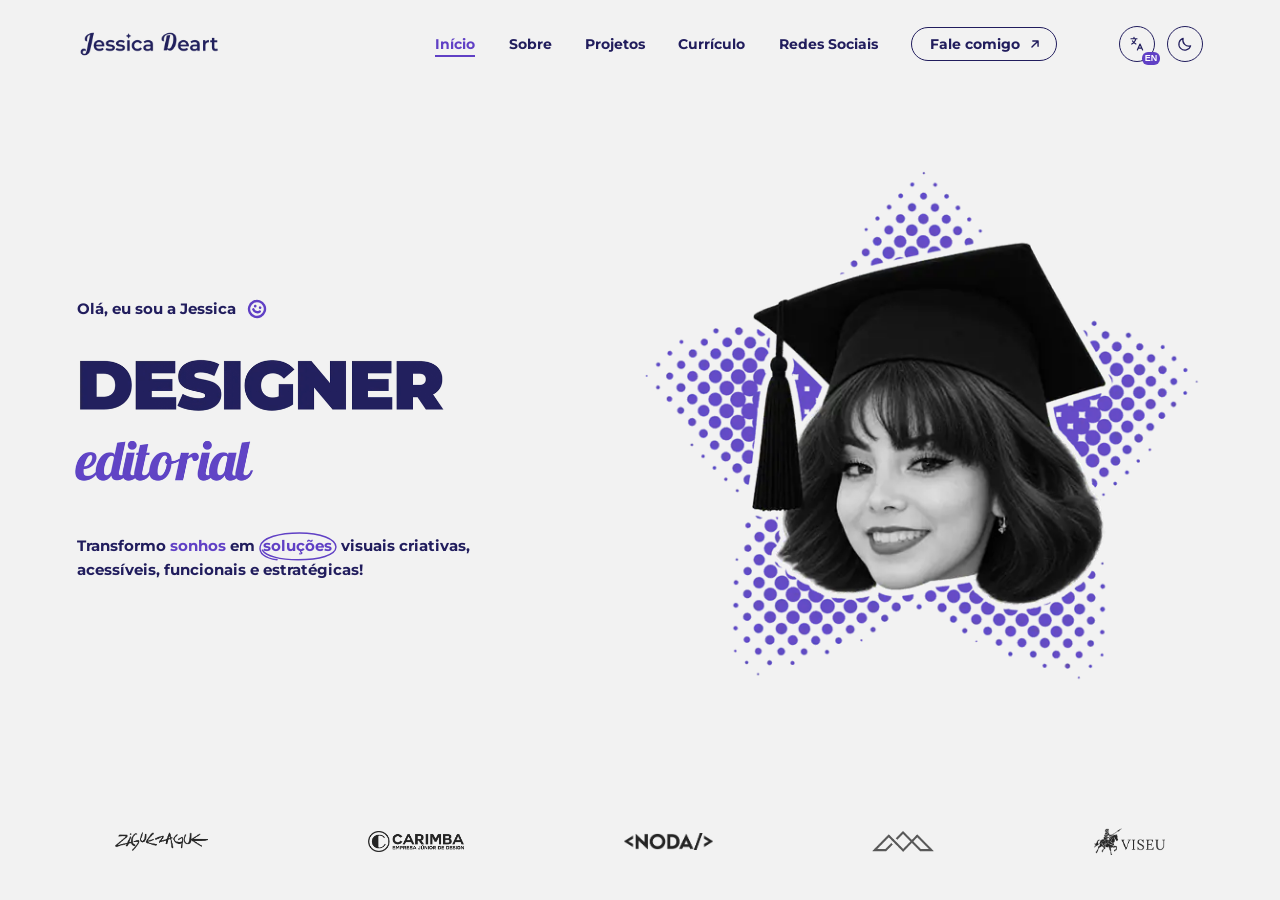
==== index.html @ d538ac92 "fix: back to home and color theme" ====
<!DOCTYPE html>
<html lang="pt-BR">
<head>
  <meta charset="UTF-8">
  <meta name="viewport" content="width=device-width, initial-scale=1.0">
  <title>Jessica Deart — Designer</title>
  <link rel="preconnect" href="https://fonts.googleapis.com">
  <link rel="preconnect" href="https://fonts.gstatic.com" crossorigin>
  <link href="https://fonts.googleapis.com/css2?family=Lobster&family=Montserrat:wght@500;600;700;800;900&display=swap" rel="stylesheet">
  <link rel="stylesheet" href="style.css">
</head>
<body>

  <!-- ========== BARRA DE NAVEGAÇÃO (fica sempre por cima) ========== -->
  <header class="topo">
    <a href="#" class="logo" data-pagina="inicio" aria-label="Jessica Deart — início">
      <img src="imagens/logo-jessica.webp" alt="Jessica Deart">
    </a>

    <nav class="menu" aria-label="Principal">
      <a href="#" class="menu-link ativo" data-pagina="inicio" data-i18n="inicio">Início</a>
      <a href="#" class="menu-link" data-pagina="sobre" data-i18n="sobre">Sobre</a>
      <a href="#" class="menu-link" data-pagina="projetos" data-i18n="projetos">Projetos</a>
      <a href="#" class="menu-link" data-pagina="curriculo" data-i18n="curriculo">Currículo</a>
      <a href="#" class="menu-link" data-pagina="redes" data-i18n="redes">Redes Sociais</a>
      <a href="#" class="btn-contato" data-pagina="contato">
        <span data-i18n="faleComigo">Fale comigo</span>
        <svg viewBox="0 0 16 16" aria-hidden="true"><path d="M4.5 11.5l7-7M5.5 4.5h6v6" fill="none" stroke="currentColor" stroke-width="1.6" stroke-linecap="round" stroke-linejoin="round"/></svg>
      </a>
    </nav>

    <div class="acoes">
      <button class="icone" id="btn-idioma" aria-label="Mudar idioma para inglês" title="English">
        <svg viewBox="0 0 24 24" aria-hidden="true"><g fill="none" stroke="currentColor" stroke-width="1.6" stroke-linecap="round" stroke-linejoin="round"><path d="M4 5h8M8 3v2M10.5 5c-.6 3-2.6 5.6-5.5 7M6 8c1 1.7 2.6 3.1 4.5 4"/><path d="M12.5 20l3.5-8 3.5 8M13.6 17.5h4.8"/></g></svg>
        <span class="icone-sigla" id="sigla-idioma">EN</span>
      </button>
      <button class="icone" id="btn-tema" aria-label="Ativar modo escuro" title="Modo escuro">
        <svg class="lua" viewBox="0 0 24 24" aria-hidden="true"><path d="M19.5 14.5A8 8 0 0 1 9.5 4.5a8 8 0 1 0 10 10z" fill="none" stroke="currentColor" stroke-width="1.6" stroke-linejoin="round"/></svg>
        <svg class="sol" viewBox="0 0 24 24" aria-hidden="true"><g fill="none" stroke="currentColor" stroke-width="1.6" stroke-linecap="round"><circle cx="12" cy="12" r="4"/><path d="M12 2.5v2M12 19.5v2M2.5 12h2M19.5 12h2M5.3 5.3l1.4 1.4M17.3 17.3l1.4 1.4M5.3 18.7l1.4-1.4M17.3 6.7l1.4-1.4"/></g></svg>
      </button>
      <button class="icone btn-menu" id="btn-menu" aria-label="Abrir menu" aria-expanded="false">
        <svg viewBox="0 0 24 24" aria-hidden="true"><path d="M5 8h14M5 16h14" fill="none" stroke="currentColor" stroke-width="1.8" stroke-linecap="round"/></svg>
      </button>
    </div>
  </header>

  <!-- ========== PÁGINA INICIAL ========== -->
  <main class="inicio">
    <section class="hero">
      <div class="hero-texto">
        <p class="ola">
          <span data-i18n="ola">Olá, eu sou a Jessica</span>
          <svg class="sorriso" viewBox="0 0 24 24" aria-hidden="true"><g fill="none" stroke="currentColor" stroke-width="2.6" stroke-linecap="round"><circle cx="12" cy="12" r="8.7"/><path d="M8.3 13.6c1.9 2.4 5.5 2.4 7.4 0"/></g><circle cx="9.2" cy="9.6" r="1.45" fill="currentColor"/><circle cx="14.8" cy="9.6" r="1.45" fill="currentColor"/></svg>
        </p>

        <h1 class="titulo-gif">
          <img src="imagens/designer.webp" alt="Designer gráfica, editorial, de identidade visual, de interface e de produto">
        </h1>

        <p class="frase" data-i18n-html="frase">
          Transformo <em>sonhos</em> em <span class="circulada">soluções<svg viewBox="0 0 120 44" preserveAspectRatio="none" aria-hidden="true"><path d="M30 40C12 38 4 31 6 22 9 10 34 4 62 4c30 0 52 8 52 19 0 11-24 17-54 17C34 40 14 35 9 27" fill="none" stroke="currentColor" stroke-width="2" stroke-linecap="round"/></svg></span> visuais criativas,<br class="quebra"> acessíveis, funcionais e estratégicas!
        </p>
      </div>

      <div class="hero-foto">
        <img src="imagens/foto.webp" alt="Foto da Jessica de beca e capelo, sobre uma estrela de bolinhas roxas">
      </div>
    </section>

    <ul class="logos" aria-label="Marcas com que trabalhei" data-i18n-aria="marcas">
      <li><img src="imagens/logo-ziguezague.png" alt="Ziguezague" style="--h:.9"></li>
      <li><img src="imagens/logo-carimba.png" alt="Carimba — Empresa Júnior de Design" style="--h:1"></li>
      <li><img src="imagens/logo-noda.png" alt="Noda" style="--h:.8"></li>
      <li><img src="imagens/logo-montanha.png" alt="Logo de montanhas" style="--h:.95"></li>
      <li><img src="imagens/logo-viseu.png" alt="Viseu" style="--h:1.25"></li>
    </ul>
  </main>

  <!-- ========== MENU MOBILE ========== -->
  <div class="menu-mobile" id="menu-mobile" inert>
    <nav aria-label="Menu">
      <a href="#" data-pagina="inicio" data-i18n="inicio">Início</a>
      <a href="#" data-pagina="sobre" data-i18n="sobre">Sobre</a>
      <a href="#" data-pagina="projetos" data-i18n="projetos">Projetos</a>
      <a href="#" data-pagina="curriculo" data-i18n="curriculo">Currículo</a>
      <a href="#" data-pagina="redes" data-i18n="redes">Redes Sociais</a>
      <a href="#" data-pagina="contato" data-i18n="faleComigo">Fale comigo</a>
    </nav>
  </div>

  <!-- ========== PÁGINAS (abrem com o círculo) ========== -->

  <section class="pagina" id="pagina-sobre" aria-labelledby="t-sobre" inert>
    <div class="pagina-miolo">
      <h2 class="pagina-titulo" id="t-sobre" tabindex="-1"><span data-i18n="tSobre1">Sobre</span> <em data-i18n="tSobre2">mim</em></h2>
      <div class="pagina-conteudo texto">
        <p class="lead" data-i18n="sobreLead">Escreva aqui um parágrafo de abertura sobre você: quem é, o que faz e para quem.</p>
        <p data-i18n="sobreTexto">Um segundo parágrafo com mais detalhes: como trabalha, o que inspira você e que tipo de projeto gosta de pegar.</p>
      </div>
    </div>
  </section>

  <section class="pagina" id="pagina-projetos" aria-labelledby="t-projetos" inert>
    <div class="pagina-miolo">
      <h2 class="pagina-titulo" id="t-projetos" tabindex="-1"><span data-i18n="tProj1">Projetos</span> <em data-i18n="tProj2">selecionados</em></h2>
      <div class="pagina-conteudo">
        <div class="grade-projetos">
          <article class="projeto"><div class="projeto-img"></div><h3>Ziguezague</h3><p data-i18n="catIdentidade">Identidade visual</p></article>
          <article class="projeto"><div class="projeto-img"></div><h3>Carimba</h3><p data-i18n="catEditorial">Editorial</p></article>
          <article class="projeto"><div class="projeto-img"></div><h3>Noda</h3><p data-i18n="catIdentidade">Identidade visual</p></article>
          <article class="projeto"><div class="projeto-img"></div><h3>Viseu</h3><p data-i18n="catProduto">Design de produto</p></article>
        </div>
      </div>
    </div>
  </section>

  <section class="pagina" id="pagina-curriculo" aria-labelledby="t-curriculo" inert>
    <div class="pagina-miolo">
      <h2 class="pagina-titulo" id="t-curriculo" tabindex="-1"><span data-i18n="tCurr1">Currículo</span> <em data-i18n="tCurr2">trajetória</em></h2>
      <div class="pagina-conteudo texto">
        <h3 data-i18n="experiencia">Experiência</h3>
        <dl class="linha-tempo">
          <div><dt>2023 – <span data-i18n="hoje">hoje</span></dt><dd><strong data-i18n="cargo">Cargo</strong> · <span data-i18n="empresa">Empresa</span></dd></div>
          <div><dt>2020 – 2023</dt><dd><strong data-i18n="cargo">Cargo</strong> · Carimba</dd></div>
        </dl>
        <h3 data-i18n="formacao">Formação</h3>
        <dl class="linha-tempo">
          <div><dt>2019 – 2024</dt><dd><strong data-i18n="curso">Curso</strong> · <span data-i18n="instituicao">Instituição</span></dd></div>
        </dl>
        <h3 data-i18n="ferramentas">Ferramentas</h3>
        <ul class="tags"><li>Figma</li><li>Photoshop</li><li>Illustrator</li><li>InDesign</li></ul>
      </div>
    </div>
  </section>

  <section class="pagina" id="pagina-redes" aria-labelledby="t-redes" inert>
    <div class="pagina-miolo">
      <h2 class="pagina-titulo" id="t-redes" tabindex="-1"><span data-i18n="tRedes1">Redes</span> <em data-i18n="tRedes2">sociais</em></h2>
      <div class="pagina-conteudo">
        <ul class="lista-grande">
          <li><a href="#" target="_blank" rel="noopener">Instagram <small>@usuario</small></a></li>
          <li><a href="#" target="_blank" rel="noopener">Behance <small>behance.net/usuario</small></a></li>
          <li><a href="#" target="_blank" rel="noopener">LinkedIn <small>linkedin.com/in/usuario</small></a></li>
        </ul>
      </div>
    </div>
  </section>

  <section class="pagina" id="pagina-contato" aria-labelledby="t-contato" inert>
    <div class="pagina-miolo">
      <h2 class="pagina-titulo" id="t-contato" tabindex="-1"><span data-i18n="tCont1">Fale</span> <em data-i18n="tCont2">comigo</em></h2>
      <div class="pagina-conteudo texto">
        <p class="lead" data-i18n="contatoLead">Tem um projeto em mente? Me mande uma mensagem.</p>
        <a class="contato-grande" href="mailto:email@exemplo.com">email@exemplo.com</a>
        <p class="contato-extra">WhatsApp: <a href="#">(00) 00000-0000</a></p>
      </div>
    </div>
  </section>

  <div class="anel" id="anel" aria-hidden="true"></div>

  <script src="script.js"></script>
</body>
</html>
---- style.css ----
/* ========== PALETA ========== */
:root {
  --roxo: #6040C5;
  --branco: #F2F2F2;
  --marinho: #211D5D;

  /* papéis das cores (o modo escuro troca só isto) */
  --fundo: var(--branco);
  --texto: var(--marinho);
  --destaque: var(--roxo);

  --sans: "Montserrat", "Helvetica Neue", Arial, sans-serif;
  --script: "Lobster", "Brush Script MT", cursive;
  --ease: cubic-bezier(.22, 1, .36, 1);
  --topo-h: 88px;
  --lateral: clamp(20px, 6vw, 96px);
}

body.escuro {
  --fundo: var(--marinho);
  --texto: var(--branco);
  --destaque: #a892ee; /* roxo clareado para ter contraste no azul-marinho */
}

* { margin: 0; padding: 0; box-sizing: border-box; }

/* Sem barra de rolagem */
html, body { height: 100%; overflow: hidden; }

body {
  font-family: var(--sans);
  background: var(--fundo);
  color: var(--texto);
  -webkit-font-smoothing: antialiased;
  transition: background .5s var(--ease), color .5s var(--ease);
}

a { color: inherit; }
img { display: block; max-width: 100%; }

/* ========== TOPO ========== */
.topo {
  position: fixed;
  top: 0; left: 0; right: 0;
  height: var(--topo-h);
  z-index: 300;
  display: flex;
  align-items: center;
  gap: 24px;
  padding: 0 var(--lateral);
  color: var(--texto);
  transition: color .5s var(--ease);
}

/* Com uma página aberta, o topo inverte as cores para ler sobre ela */

.logo img {
  height: 30px;
  width: auto;
  transition: filter .5s var(--ease);
}

/* o logo animado é azul-marinho: clareia quando o fundo atrás é escuro */
body.escuro .logo img { filter: brightness(0) invert(.95); }

.menu {
  display: flex;
  align-items: center;
  gap: clamp(16px, 2.6vw, 40px);
  margin-left: auto;
  font-size: 14px;
  font-weight: 700;
}

.menu-link {
  position: relative;
  text-decoration: none;
  padding: 6px 0;
}

/* sublinhado que cresce no hover e marca a página atual */
.menu-link::after {
  content: "";
  position: absolute;
  left: 0; right: 0; bottom: 2px;
  height: 2px;
  background: currentColor;
  transform: scaleX(0);
  transform-origin: left;
  transition: transform .4s var(--ease);
}
.menu-link:hover::after,
.menu-link:focus-visible::after { transform: scaleX(1); }

.menu-link.ativo { color: var(--destaque); }
.menu-link.ativo::after { transform: scaleX(1); }

.btn-contato {
  display: inline-flex;
  align-items: center;
  gap: 8px;
  text-decoration: none;
  border: 1.5px solid currentColor;
  border-radius: 999px;
  padding: 7px 14px 7px 18px;
  transition: background .3s, color .3s;
}
.btn-contato svg { width: 14px; height: 14px; transition: transform .3s var(--ease); }
.btn-contato:hover { background: currentColor; }
.btn-contato:hover span,
.btn-contato:hover svg { color: var(--fundo); }
.btn-contato:hover svg { transform: translate(2px, -2px); }

.acoes { display: flex; gap: 12px; margin-left: clamp(16px, 3vw, 48px); }

.icone {
  position: relative;
  width: 36px; height: 36px;
  border-radius: 50%;
  border: 1.5px solid currentColor;
  background: transparent;
  color: inherit;
  display: grid;
  place-items: center;
  cursor: pointer;
  transition: transform .3s var(--ease);
}
.icone:hover { transform: rotate(-12deg); }
.icone svg { width: 18px; height: 18px; }
.icone-sigla {
  position: absolute;
  right: -6px; bottom: -4px;
  font-size: 9px;
  font-weight: 800;
  background: var(--destaque);
  color: #fff;
  border-radius: 6px;
  padding: 1px 3px;
  line-height: 1.2;
}
.icone .sol { display: none; }
body.escuro .icone .sol { display: block; }
body.escuro .icone .lua { display: none; }

.btn-menu { display: none; }

:focus-visible { outline: 2px solid var(--destaque); outline-offset: 4px; }

/* ========== INÍCIO ========== */
.inicio {
  height: 100vh;
  height: 100dvh;
  padding: var(--topo-h) var(--lateral) 0;
  display: flex;
  flex-direction: column;
}

.hero {
  flex: 1;
  min-height: 0;
  display: grid;
  grid-template-columns: 1fr 1.05fr;
  align-items: center;
  gap: 32px;
}

.ola {
  display: flex;
  align-items: center;
  gap: 10px;
  font-size: clamp(14px, 1.15vw, 17px);
  font-weight: 700;
  margin-bottom: clamp(16px, 4vh, 40px);
}
.sorriso { width: 22px; height: 22px; color: var(--destaque); transform: rotate(18deg); }

.titulo-gif img {
  width: min(100%, 520px);
  height: auto;
  margin-left: -6px; /* compensa o respiro do GIF */
}
body.escuro .titulo-gif img { filter: invert(1) hue-rotate(180deg) brightness(1.15); }

.frase {
  margin-top: clamp(16px, 4vh, 36px);
  max-width: none;
  font-size: clamp(14px, 1.2vw, 18px);
  font-weight: 700;
  line-height: 1.55;
}
.frase em { font-style: normal; color: var(--destaque); }

.circulada {
  position: relative;
  margin: 0 .3em;
  color: var(--destaque);
  white-space: nowrap;
}
.circulada svg {
  position: absolute;
  left: -11%; top: -36%;
  width: 122%; height: 172%;
  color: var(--destaque);
  stroke-dasharray: 360;
  stroke-dashoffset: 360;
  animation: desenhar 1.2s var(--ease) 1.4s forwards;
  pointer-events: none;
}
@keyframes desenhar { to { stroke-dashoffset: 0; } }

.hero-foto {
  height: 100%;
  min-height: 0;
  display: flex;
  align-items: center;
  justify-content: center;
}
.hero-foto img {
  max-height: min(100%, 620px);
  width: auto;
  max-width: 100%;
  object-fit: contain;
}

/* Faixa de logos */
.logos {
  list-style: none;
  display: flex;
  justify-content: space-between;
  align-items: center;
  gap: 24px;
  padding: clamp(16px, 4vh, 40px) clamp(0px, 3vw, 48px) clamp(20px, 5vh, 48px);
}
.logos img {
  height: calc(var(--h, 1) * clamp(18px, 2.4vh, 26px));
  width: auto;
  opacity: .85;
  transition: opacity .3s, transform .4s var(--ease);
}
.logos li:hover img { opacity: 1; transform: translateY(-3px); }
body.escuro .logos img { filter: invert(1); }

/* ========== ENTRADA DA PÁGINA (uma sequência só) ========== */
.ola, .titulo-gif, .frase, .logos li, .topo {
  animation: subir .9s var(--ease) both;
}
.topo       { animation-delay: .05s; }
.ola        { animation-delay: .25s; }
.titulo-gif { animation-delay: .4s; }
.frase      { animation-delay: .55s; }
.logos li   { animation-delay: calc(.9s + var(--i, 0) * .07s); }
.logos li:nth-child(1) { --i: 0; } .logos li:nth-child(2) { --i: 1; } .logos li:nth-child(3) { --i: 2; }
.logos li:nth-child(4) { --i: 3; } .logos li:nth-child(5) { --i: 4; }
.hero-foto img { animation: surgir 1.2s var(--ease) .3s both; }

@keyframes subir  { from { opacity: 0; transform: translateY(18px); } to { opacity: 1; transform: none; } }
@keyframes surgir { from { opacity: 0; transform: scale(.85) rotate(-6deg); } to { opacity: 1; transform: none; } }

/* ========== PÁGINAS (círculo que cresce do clique) ========== */
.pagina {
  position: fixed;
  inset: 0;
  z-index: 100;
  background: var(--fundo);   /* páginas seguem o tema (claro ou escuro) */
  color: var(--texto);
  visibility: hidden;
}
/* o recorte em círculo é animado pelo script.js */
.pagina.aberta { visibility: visible; }

/* contorno que acompanha o círculo enquanto ele abre/fecha */
.anel {
  position: fixed;
  left: 0; top: 0;
  width: 0; height: 0;
  border-radius: 50%;
  border: 3px solid var(--roxo);
  box-shadow: 0 0 0 6px color-mix(in srgb, var(--roxo) 25%, transparent);
  transform: translate(-50%, -50%);
  pointer-events: none;
  opacity: 0;
  z-index: 101;
}

.pagina-miolo {
  height: 100%;
  max-width: 1200px;
  margin: 0 auto;
  padding: calc(var(--topo-h) + clamp(8px, 3vh, 32px)) var(--lateral) clamp(20px, 5vh, 48px);
  display: flex;
  flex-direction: column;
}

/* título no mesmo estilo do GIF: caixa-alta pesada + script roxo */
.pagina-titulo {
  display: flex;
  flex-wrap: wrap;
  align-items: baseline;
  column-gap: .3em;
  font-size: clamp(44px, 8vw, 110px);
  font-weight: 900;
  text-transform: uppercase;
  letter-spacing: -.02em;
  line-height: .95;
  padding-bottom: clamp(12px, 2.5vh, 24px);
  margin-bottom: clamp(16px, 4vh, 40px);
  border-bottom: 2px solid currentColor;
  outline: none;
}
.pagina-titulo em {
  font-family: var(--script);
  font-style: normal;
  font-weight: 400;
  text-transform: none;
  letter-spacing: 0;
  font-size: .62em;
  color: var(--destaque);
}

.pagina.aberta .pagina-titulo { animation: subir .8s var(--ease) .25s both; }
.pagina.aberta .pagina-conteudo { animation: subir .8s var(--ease) .4s both; }

/* só o conteúdo da página rola, se precisar */
.pagina-conteudo {
  flex: 1;
  min-height: 0;
  overflow-y: auto;
  padding-right: 4px;
}

.texto { font-size: 17px; line-height: 1.65; max-width: 64ch; font-weight: 500; }
.texto p + p { margin-top: 1em; }
.lead { font-size: clamp(20px, 2.2vw, 28px); line-height: 1.35; font-weight: 700; }
.texto h3 { font-size: 15px; font-weight: 800; margin: 28px 0 8px; color: var(--destaque); }
.texto h3:first-child { margin-top: 0; }

.linha-tempo div {
  display: grid;
  grid-template-columns: 9em 1fr;
  gap: 16px;
  padding: 12px 0;
  border-bottom: 1px solid color-mix(in srgb, currentColor 25%, transparent);
}
.linha-tempo dt { opacity: .7; font-variant-numeric: tabular-nums; }

.tags { list-style: none; display: flex; flex-wrap: wrap; gap: 8px; }
.tags li { border: 1.5px solid currentColor; border-radius: 999px; padding: .2em .9em; font-size: 15px; font-weight: 600; }

.grade-projetos {
  display: grid;
  grid-template-columns: repeat(2, 1fr);
  gap: clamp(16px, 2.5vw, 32px);
}
.projeto-img {
  aspect-ratio: 16 / 10;
  border-radius: 14px;
  background:
    radial-gradient(circle, var(--roxo) 2px, transparent 2.5px) 0 0 / 14px 14px,
    color-mix(in srgb, currentColor 8%, transparent);
  transition: transform .5s var(--ease);
}
.projeto:hover .projeto-img { transform: scale(.98) rotate(-1deg); }
.projeto h3 { font-size: 18px; font-weight: 800; margin-top: 12px; }
.projeto p  { font-size: 14px; opacity: .7; font-weight: 500; }

.lista-grande { list-style: none; }
.lista-grande a {
  display: flex;
  justify-content: space-between;
  align-items: baseline;
  gap: 16px;
  flex-wrap: wrap;
  padding: clamp(14px, 3vh, 28px) 0;
  border-bottom: 1px solid color-mix(in srgb, currentColor 25%, transparent);
  font-size: clamp(28px, 5vw, 64px);
  font-weight: 900;
  text-transform: uppercase;
  text-decoration: none;
  transition: padding .4s var(--ease), color .3s;
}
.lista-grande a:hover { padding-left: 16px; color: var(--destaque); }
.lista-grande small { font-size: 15px; font-weight: 600; text-transform: none; opacity: .7; }

.contato-grande {
  display: inline-block;
  margin-top: 24px;
  font-size: clamp(26px, 4.5vw, 60px);
  font-weight: 900;
  text-decoration: none;
  border-bottom: 3px solid currentColor;
  line-height: 1.15;
  word-break: break-all;
}
.contato-extra { margin-top: 24px; font-weight: 600; }

/* ========== MENU MOBILE ========== */
.menu-mobile {
  position: fixed;
  inset: 0;
  z-index: 250;
  background: var(--roxo);
  color: var(--branco);
  visibility: hidden;
  display: flex;
  align-items: center;
  padding: var(--topo-h) var(--lateral) 40px;
}
/* o recorte em círculo é animado pelo script.js */
.menu-mobile.aberto { visibility: visible; }
.menu-mobile nav { display: flex; flex-direction: column; gap: 6px; }
.menu-mobile a {
  font-size: clamp(30px, 9vw, 44px);
  font-weight: 900;
  text-transform: uppercase;
  text-decoration: none;
  letter-spacing: -.01em;
}
body.menu-aberto .topo { color: var(--branco); }
body.menu-aberto .logo img { filter: brightness(0) invert(.95); }

/* ========== TABLET / MOBILE ========== */
@media (max-width: 960px) {
  :root { --topo-h: 72px; }
  .menu { display: none; }
  .acoes { margin-left: auto; gap: 8px; }
  .btn-menu { display: grid; }
  .logo img { height: 24px; }
}

@media (max-width: 720px) {
  .hero {
    grid-template-columns: 1fr;
    grid-template-rows: minmax(0, 1fr) auto;
    gap: 8px;
    align-items: stretch;
  }
  .hero-foto { order: -1; }
  .hero-foto img { max-height: 100%; }
  .hero-texto { text-align: left; }
  .ola { margin-bottom: 8px; font-size: 14px; }
  .titulo-gif img { width: min(88%, 380px); }
  .frase { margin-top: 10px; font-size: 14px; }
  .frase .quebra { display: none; }

  .logos {
    gap: 12px;
    padding: 16px 0 20px;
  }
  .logos img { height: calc(var(--h, 1) * 15px); }

  .grade-projetos { grid-template-columns: 1fr; }
  .linha-tempo div { grid-template-columns: 1fr; gap: 2px; }
  .texto { font-size: 16px; }
}

/* telas baixas (celular deitado) */
@media (max-height: 520px) and (min-width: 721px) {
  .logos { padding-top: 8px; padding-bottom: 12px; }
}

/* ========== MENOS MOVIMENTO ========== */
@media (prefers-reduced-motion: reduce) {
  *, *::before, *::after {
    animation-duration: .01ms !important;
    animation-delay: 0s !important;
    transition-duration: .01ms !important;
  }
  .circulada svg { stroke-dashoffset: 0; }
}
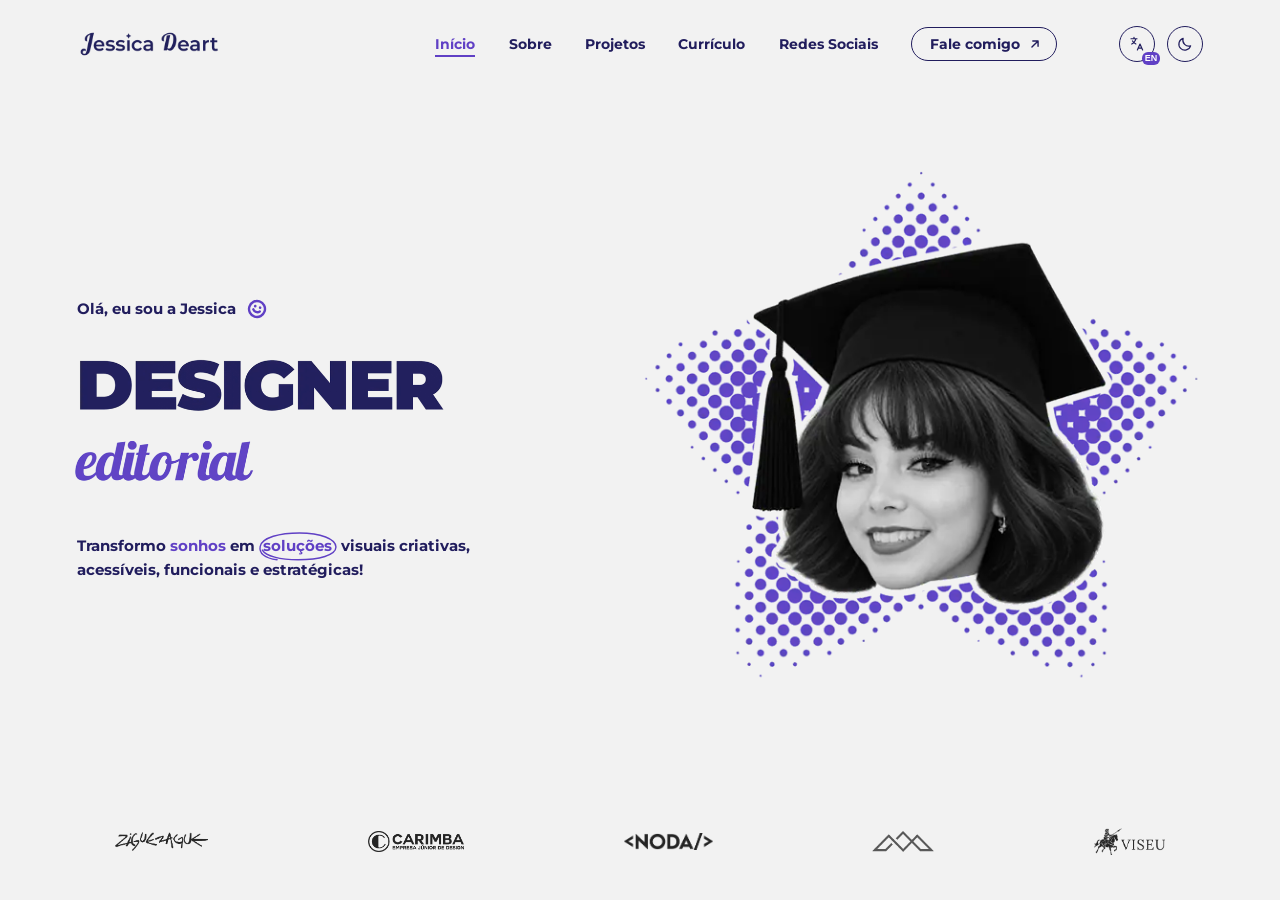
==== commit 469edf89: "add new page fale comigo" ====
--- a/index.html
+++ b/index.html
@@ -7,7 +7,7 @@
   <link rel="preconnect" href="https://fonts.googleapis.com">
   <link rel="preconnect" href="https://fonts.gstatic.com" crossorigin>
   <link href="https://fonts.googleapis.com/css2?family=Lobster&family=Montserrat:wght@500;600;700;800;900&display=swap" rel="stylesheet">
-  <link rel="stylesheet" href="style.css">
+  <link rel="stylesheet" href="style.css?v=4">
 </head>
 <body>
 
@@ -147,18 +147,55 @@
   </section>
 
   <section class="pagina" id="pagina-contato" aria-labelledby="t-contato" inert>
-    <div class="pagina-miolo">
-      <h2 class="pagina-titulo" id="t-contato" tabindex="-1"><span data-i18n="tCont1">Fale</span> <em data-i18n="tCont2">comigo</em></h2>
-      <div class="pagina-conteudo texto">
-        <p class="lead" data-i18n="contatoLead">Tem um projeto em mente? Me mande uma mensagem.</p>
-        <a class="contato-grande" href="mailto:email@exemplo.com">email@exemplo.com</a>
-        <p class="contato-extra">WhatsApp: <a href="#">(00) 00000-0000</a></p>
+    <div class="pagina-miolo contato-miolo">
+      <div class="contato">
+        <div class="contato-esquerda">
+          <h2 class="contato-titulo" id="t-contato" tabindex="-1">
+            <img src="imagens/vamos-conversar.webp" alt="Vamos conversar?" data-i18n-alt="vamosConversar">
+          </h2>
+
+          <div class="copiar">
+            <button type="button" class="copiar-email" id="copiar-email" data-email="jessicaluartedesigner@gmail.com">jessicaluartedesigner@gmail.com</button>
+            <span class="copiar-aviso" id="copiar-aviso" aria-live="polite" data-i18n="cliqueCopiar">Clique para copiar!</span>
+          </div>
+        </div>
+
+        <!-- Formulário enviado pela Web3Forms (grátis, sem servidor) -->
+        <form class="cartao-form" id="form-contato" novalidate>
+          <p class="form-titulo" data-i18n="formTitulo">Ou escreva uma mensagem abaixo</p>
+
+          <!-- COLE AQUI a chave de acesso gerada em https://web3forms.com com o email da Jessica -->
+          <input type="hidden" name="access_key" value="837be845-2527-4f71-861a-77d4248563b5">
+          <input type="hidden" name="subject" value="Nova mensagem pelo portfólio">
+          <input type="hidden" name="from_name" value="Portfólio Jessica Deart">
+          <!-- armadilha contra robôs: pessoas não veem este campo -->
+          <input type="checkbox" name="botcheck" class="armadilha" tabindex="-1" autocomplete="off">
+
+          <div class="form-linha">
+            <label class="campo">
+              <span data-i18n="nome">Nome</span>
+              <input type="text" name="name" required autocomplete="name" placeholder="Maria Santos" data-i18n-ph="phNome">
+            </label>
+            <label class="campo">
+              <span>Email</span>
+              <input type="email" name="email" required autocomplete="email" placeholder="maria@email.com">
+            </label>
+          </div>
+
+          <label class="campo">
+            <span data-i18n="mensagem">Mensagem</span>
+            <textarea name="message" rows="4" required placeholder="Escreva a sua mensagem aqui..." data-i18n-ph="phMensagem"></textarea>
+          </label>
+
+          <button type="submit" class="btn-enviar" id="btn-enviar" data-i18n="enviar">Enviar</button>
+          <p class="form-status" id="form-status" role="status" aria-live="polite"></p>
+        </form>
       </div>
     </div>
   </section>
 
   <div class="anel" id="anel" aria-hidden="true"></div>
 
-  <script src="script.js"></script>
+  <script src="script.js?v=4"></script>
 </body>
 </html>
--- a/style.css
+++ b/style.css
@@ -381,17 +381,118 @@
 .lista-grande a:hover { padding-left: 16px; color: var(--destaque); }
 .lista-grande small { font-size: 15px; font-weight: 600; text-transform: none; opacity: .7; }
 
-.contato-grande {
-  display: inline-block;
-  margin-top: 24px;
-  font-size: clamp(26px, 4.5vw, 60px);
-  font-weight: 900;
-  text-decoration: none;
-  border-bottom: 3px solid currentColor;
-  line-height: 1.15;
-  word-break: break-all;
-}
-.contato-extra { margin-top: 24px; font-weight: 600; }
+/* ---------- Fale comigo ---------- */
+.contato-miolo { justify-content: center; }
+
+.contato {
+  display: grid;
+  grid-template-columns: 1fr minmax(0, 440px);
+  align-items: center;
+  gap: clamp(32px, 6vw, 96px);
+}
+
+.contato-titulo { outline: none; }
+.contato-titulo img {
+  width: min(100%, 460px);
+  height: auto;
+}
+body.escuro .contato-titulo img { filter: brightness(0) invert(.95); }
+
+.contato .pagina-conteudo { overflow: visible; }
+
+.copiar {
+  display: flex;
+  align-items: center;
+  flex-wrap: wrap;
+  gap: 12px 40px;
+  margin-top: clamp(24px, 6vh, 56px);
+}
+.copiar-email {
+  font: inherit;
+  font-size: 15px;
+  font-weight: 600;
+  color: inherit;
+  background: transparent;
+  border: 1.5px solid currentColor;
+  border-radius: 999px;
+  padding: .5em 1em;
+  cursor: copy;
+  transition: background .3s, color .3s;
+}
+.copiar-email:hover,
+.copiar-email:focus-visible { background: var(--texto); color: var(--fundo); }
+.copiar-aviso {
+  font-size: 12px;
+  font-weight: 800;
+  text-transform: uppercase;
+  letter-spacing: .02em;
+  transition: color .3s;
+}
+.copiar-aviso.ok { color: var(--destaque); }
+
+.cartao-form {
+  background: color-mix(in srgb, var(--texto) 6%, var(--fundo));
+  border-radius: 10px;
+  padding: 24px 20px 20px;
+  box-shadow: 0 4px 6px -2px rgba(0, 0, 0, .12), 0 12px 32px -12px rgba(0, 0, 0, .18);
+  display: flex;
+  flex-direction: column;
+  gap: 14px;
+}
+.form-titulo {
+  font-size: 13px;
+  font-weight: 800;
+  text-transform: uppercase;
+  color: var(--destaque);
+}
+.form-linha { display: grid; grid-template-columns: 1fr 1fr; gap: 14px; }
+.campo { display: flex; flex-direction: column; gap: 6px; min-width: 0; font-size: 11px; font-weight: 700; }
+.campo input,
+.campo textarea {
+  font: inherit;
+  font-size: 14px;
+  font-weight: 500;
+  color: var(--texto);
+  background: color-mix(in srgb, var(--texto) 8%, var(--fundo));
+  border: 1.5px solid transparent;
+  border-radius: 8px;
+  padding: 7px 10px;
+  width: 100%;
+  min-width: 0;
+  resize: none;
+  transition: border-color .2s, background .2s;
+}
+.campo input::placeholder,
+.campo textarea::placeholder { color: color-mix(in srgb, var(--texto) 45%, transparent); }
+.campo input:focus,
+.campo textarea:focus { outline: none; border-color: var(--destaque); background: var(--fundo); }
+.campo .erro { border-color: #c0392b; }
+
+.btn-enviar {
+  font: inherit;
+  font-size: 14px;
+  font-weight: 700;
+  color: #fff;
+  background: var(--roxo);
+  border: 0;
+  border-radius: 999px;
+  padding: 8px;
+  margin-top: 4px;
+  cursor: pointer;
+  transition: filter .2s, transform .2s;
+}
+.btn-enviar:hover { filter: brightness(1.12); }
+.btn-enviar:active { transform: scale(.98); }
+.btn-enviar:disabled { opacity: .6; cursor: progress; }
+
+.form-status { font-size: 13px; font-weight: 600; min-height: 1.2em; }
+.form-status.ok { color: var(--destaque); }
+.form-status.falha { color: #c0392b; }
+body.escuro .form-status.falha { color: #ff8a80; }
+
+.armadilha { position: absolute; left: -9999px; width: 1px; height: 1px; opacity: 0; }
+
+.pagina.aberta .contato { animation: subir .8s var(--ease) .3s both; }
 
 /* ========== MENU MOBILE ========== */
 .menu-mobile {
@@ -449,6 +550,12 @@
   .logos img { height: calc(var(--h, 1) * 15px); }
 
   .grade-projetos { grid-template-columns: 1fr; }
+  .contato-miolo { justify-content: flex-start; overflow-y: auto; }
+  .contato { grid-template-columns: 1fr; gap: 24px; }
+  .contato-titulo img { width: min(100%, 340px); }
+  .copiar { margin-top: 16px; gap: 8px 16px; }
+  .copiar-email { font-size: 13px; }
+  .form-linha { grid-template-columns: 1fr; }
   .linha-tempo div { grid-template-columns: 1fr; gap: 2px; }
   .texto { font-size: 16px; }
 }
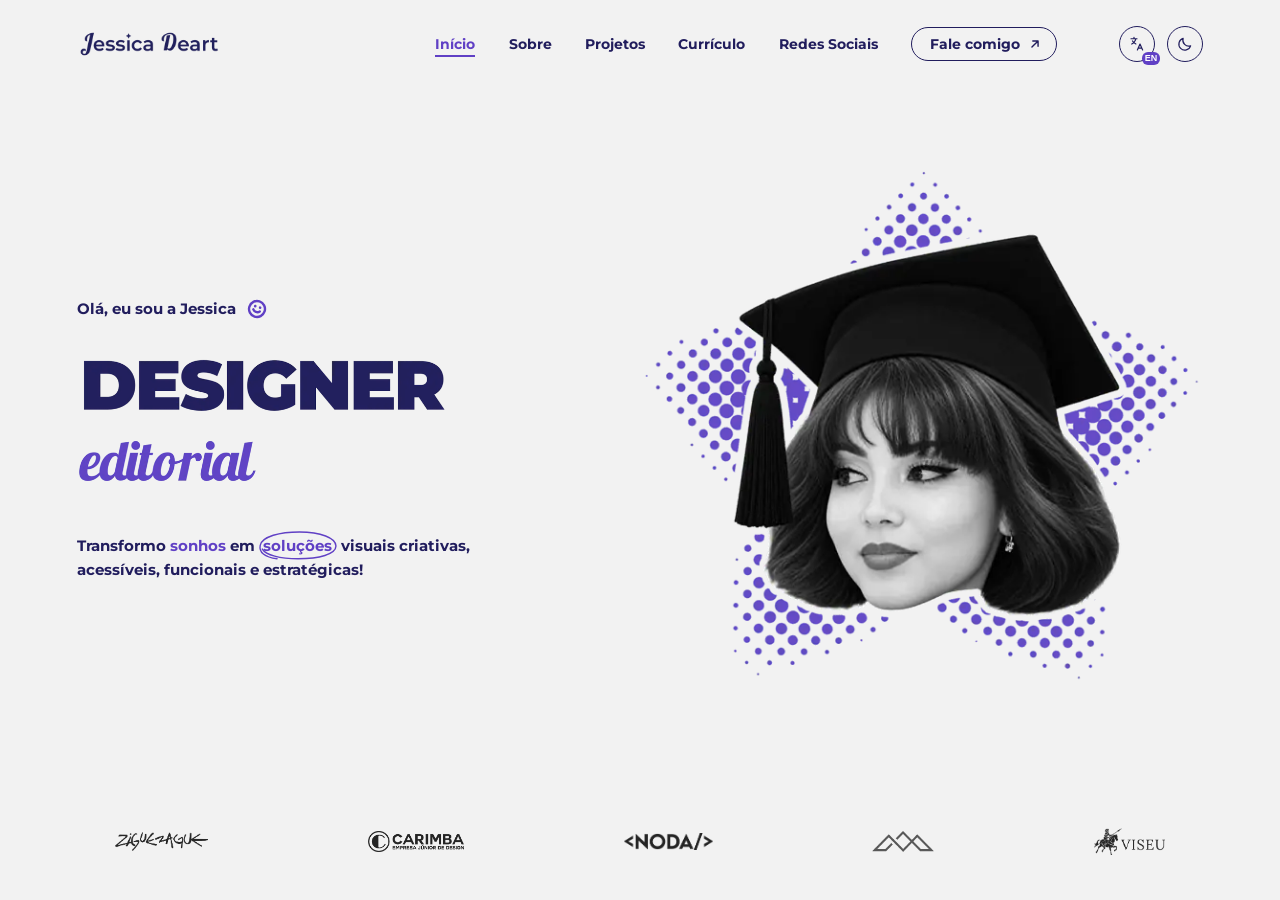
==== commit d29e8180: "add new pages of projects and talk to me" ====
--- a/index.html
+++ b/index.html
@@ -7,7 +7,7 @@
   <link rel="preconnect" href="https://fonts.googleapis.com">
   <link rel="preconnect" href="https://fonts.gstatic.com" crossorigin>
   <link href="https://fonts.googleapis.com/css2?family=Lobster&family=Montserrat:wght@500;600;700;800;900&display=swap" rel="stylesheet">
-  <link rel="stylesheet" href="style.css?v=4">
+  <link rel="stylesheet" href="style.css?v=8">
 </head>
 <body>
 
@@ -54,7 +54,7 @@
         </p>
 
         <h1 class="titulo-gif">
-          <img src="imagens/designer.webp" alt="Designer gráfica, editorial, de identidade visual, de interface e de produto">
+          <img src="imagens/designer-pt.webp" alt="Designer gráfica, editorial, de identidade visual, de interface e de produto" data-src-pt="imagens/designer-pt.webp" data-src-en="imagens/designer-en.webp" data-i18n-alt="designerAlt">
         </h1>
 
         <p class="frase" data-i18n-html="frase">
@@ -101,15 +101,26 @@
   </section>
 
   <section class="pagina" id="pagina-projetos" aria-labelledby="t-projetos" inert>
-    <div class="pagina-miolo">
-      <h2 class="pagina-titulo" id="t-projetos" tabindex="-1"><span data-i18n="tProj1">Projetos</span> <em data-i18n="tProj2">selecionados</em></h2>
-      <div class="pagina-conteudo">
-        <div class="grade-projetos">
-          <article class="projeto"><div class="projeto-img"></div><h3>Ziguezague</h3><p data-i18n="catIdentidade">Identidade visual</p></article>
-          <article class="projeto"><div class="projeto-img"></div><h3>Carimba</h3><p data-i18n="catEditorial">Editorial</p></article>
-          <article class="projeto"><div class="projeto-img"></div><h3>Noda</h3><p data-i18n="catIdentidade">Identidade visual</p></article>
-          <article class="projeto"><div class="projeto-img"></div><h3>Viseu</h3><p data-i18n="catProduto">Design de produto</p></article>
+    <div class="pagina-miolo projetos-miolo">
+      <div class="pagina-conteudo projetos-rolagem">
+        <header class="projetos-topo">
+          <h2 class="projetos-titulo" id="t-projetos" tabindex="-1">
+            <img src="imagens/projetos-pt.webp" alt="Projetos" data-src-pt="imagens/projetos-pt.webp" data-src-en="imagens/projetos-en.webp" data-i18n-alt="tProj1">
+          </h2>
+          <p class="projetos-sub" data-i18n-html="projetosSub">Onde <em>ideias</em> se tornam <em>realidade</em>!</p>
+        </header>
+
+        <div class="filtros" role="group" aria-label="Filtrar projetos" data-i18n-aria="filtrarProjetos">
+          <button type="button" class="filtro ativo" data-filtro="todos" aria-pressed="true" data-i18n="fTodos">Todos</button>
+          <button type="button" class="filtro" data-filtro="capa" aria-pressed="false" data-i18n="fCapa">Capa</button>
+          <button type="button" class="filtro" data-filtro="diagramacao" aria-pressed="false" data-i18n="fDiagramacao">Diagramação</button>
+          <button type="button" class="filtro" data-filtro="identidade" aria-pressed="false" data-i18n="fIdentidade">Identidade visual</button>
+          <button type="button" class="filtro" data-filtro="embalagem" aria-pressed="false" data-i18n="fEmbalagem">Embalagem</button>
         </div>
+
+        <!-- os cards são gerados pelo script.js a partir da lista "projetos" -->
+        <div class="grade-projetos" id="grade-projetos"></div>
+        <p class="sem-projetos" id="sem-projetos" hidden data-i18n="semProjetos">Ainda não tem projetos nesta categoria.</p>
       </div>
     </div>
   </section>
@@ -134,13 +145,32 @@
   </section>
 
   <section class="pagina" id="pagina-redes" aria-labelledby="t-redes" inert>
-    <div class="pagina-miolo">
-      <h2 class="pagina-titulo" id="t-redes" tabindex="-1"><span data-i18n="tRedes1">Redes</span> <em data-i18n="tRedes2">sociais</em></h2>
-      <div class="pagina-conteudo">
-        <ul class="lista-grande">
-          <li><a href="#" target="_blank" rel="noopener">Instagram <small>@usuario</small></a></li>
-          <li><a href="#" target="_blank" rel="noopener">Behance <small>behance.net/usuario</small></a></li>
-          <li><a href="#" target="_blank" rel="noopener">LinkedIn <small>linkedin.com/in/usuario</small></a></li>
+    <div class="pagina-miolo redes-miolo">
+      <div class="redes">
+        <h2 class="redes-titulo" id="t-redes" tabindex="-1">
+          <img src="imagens/me-encontre.webp" alt="Me encontre nas redes" data-i18n-alt="meEncontre">
+        </h2>
+        <ul class="redes-lista">
+          <li><a href="https://www.linkedin.com/in/jessica-souza-8985801b7/" target="_blank" rel="noopener">
+            <span class="rede-icone"><svg viewBox="0 0 24 24" aria-hidden="true"><path fill="currentColor" d="M7.2 9.6h-2.6V18h2.6V9.6zM5.9 5.5a1.5 1.5 0 1 0 0 3 1.5 1.5 0 0 0 0-3zM18.4 13.2c0-2.4-1.3-3.8-3.3-3.8-1.1 0-1.9.6-2.2 1.1V9.6h-2.5V18H13v-4.4c0-1.1.4-1.9 1.4-1.9s1.4.8 1.4 1.9V18h2.6v-4.8z"/></svg></span>
+            <span class="rede-texto"><span class="sr-only">LinkedIn: </span>https://www.linkedin.com/in/jessica-souza-8985801b7/</span>
+          </a></li>
+          <li><a href="https://www.behance.net/jessiedesouza" target="_blank" rel="noopener">
+            <span class="rede-icone"><svg viewBox="0 0 24 24" aria-hidden="true"><path fill="currentColor" d="M9.3 11.6c.7-.3 1.1-.9 1.1-1.8 0-1.6-1.2-2.3-2.8-2.3H3.8v9h3.9c1.7 0 3.1-.8 3.1-2.6 0-1.1-.5-2-1.5-2.3zM5.6 9h1.7c.6 0 1.2.2 1.2.9s-.4 1-1.1 1H5.6V9zm1.9 6H5.6v-2.6h2c.8 0 1.3.4 1.3 1.3S8.3 15 7.5 15zM14.3 8.2h4.4v1.1h-4.4zM16.5 10.3c-2 0-3.3 1.4-3.3 3.3 0 2 1.2 3.3 3.3 3.3 1.5 0 2.6-.7 3-2.2h-1.6c-.2.5-.7.8-1.4.8-1 0-1.5-.6-1.5-1.5h4.6c.1-2.2-1-3.7-3.1-3.7zm-1.5 2.6c.1-.8.6-1.3 1.4-1.3s1.3.5 1.3 1.3H15z"/></svg></span>
+            <span class="rede-texto"><span class="sr-only">Behance: </span>https://www.behance.net/jessiedesouza</span>
+          </a></li>
+          <li><a href="https://www.instagram.com/jessicadeart/" target="_blank" rel="noopener">
+            <span class="rede-icone"><svg viewBox="0 0 24 24" aria-hidden="true"><g fill="none" stroke="currentColor" stroke-width="1.8"><rect x="5" y="5" width="14" height="14" rx="4"/><circle cx="12" cy="12" r="3.2"/></g><circle cx="16" cy="8" r="1" fill="currentColor"/></svg></span>
+            <span class="rede-texto"><span class="sr-only">Instagram: </span>https://www.instagram.com/jessicadeart/</span>
+          </a></li>
+          <li><a href="mailto:jessicaluartedesigner@gmail.com">
+            <span class="rede-icone"><svg viewBox="0 0 24 24" aria-hidden="true"><g fill="none" stroke="currentColor" stroke-width="1.7" stroke-linejoin="round"><rect x="4.5" y="6.5" width="15" height="11" rx="1.5"/><path d="M5 7.5l7 5.5 7-5.5"/></g></svg></span>
+            <span class="rede-texto"><span class="sr-only">Email: </span>jessicaluartedesigner@gmail.com</span>
+          </a></li>
+          <li><a href="http://lattes.cnpq.br/9544430199440868" target="_blank" rel="noopener">
+            <span class="rede-icone"><svg viewBox="0 0 24 24" aria-hidden="true"><path fill="currentColor" d="M12 4.5a7.5 7.5 0 0 0-6.6 11.1L4.5 19.5l3.9-1A7.5 7.5 0 1 0 12 4.5z"/><circle cx="10.2" cy="11" r="1.5" style="fill:var(--icone-fundo)"/><path d="M9.5 14.3c1.4 1 3.5 1 4.9-.3" style="fill:none;stroke:var(--icone-fundo)" stroke-width="1.5" stroke-linecap="round"/></svg></span>
+            <span class="rede-texto"><span class="sr-only">Currículo Lattes: </span>http://lattes.cnpq.br/9544430199440868</span>
+          </a></li>
         </ul>
       </div>
     </div>
@@ -151,7 +181,7 @@
       <div class="contato">
         <div class="contato-esquerda">
           <h2 class="contato-titulo" id="t-contato" tabindex="-1">
-            <img src="imagens/vamos-conversar.webp" alt="Vamos conversar?" data-i18n-alt="vamosConversar">
+            <img src="imagens/vamos-conversar-pt.webp" alt="Vamos conversar?" data-src-pt="imagens/vamos-conversar-pt.webp" data-src-en="imagens/vamos-conversar-en.webp" data-i18n-alt="vamosConversar">
           </h2>
 
           <div class="copiar">
@@ -196,6 +226,27 @@
 
   <div class="anel" id="anel" aria-hidden="true"></div>
 
-  <script src="script.js?v=4"></script>
+  <!-- ========== MODAL DO PROJETO (estilo Behance) ========== -->
+  <div class="pmodal" id="pmodal" hidden>
+    <div class="pmodal-fundo" data-fechar-modal></div>
+    <button type="button" class="pmodal-fechar" data-fechar-modal aria-label="Fechar projeto" data-i18n-aria="fecharProjeto">
+      <svg viewBox="0 0 24 24" aria-hidden="true"><path d="M6 6l12 12M18 6L6 18" fill="none" stroke="currentColor" stroke-width="2" stroke-linecap="round"/></svg>
+    </button>
+    <article class="pmodal-painel" role="dialog" aria-modal="true" aria-labelledby="pmodal-titulo" tabindex="-1">
+      <header class="pmodal-topo">
+        <div>
+          <h3 class="pmodal-titulo" id="pmodal-titulo"></h3>
+          <p class="pmodal-meta" id="pmodal-meta"></p>
+        </div>
+        <a class="pmodal-behance" id="pmodal-behance" href="#" target="_blank" rel="noopener">
+          <span data-i18n="verBehance">Ver no Behance</span>
+          <svg viewBox="0 0 16 16" aria-hidden="true"><path d="M4.5 11.5l7-7M5.5 4.5h6v6" fill="none" stroke="currentColor" stroke-width="1.6" stroke-linecap="round" stroke-linejoin="round"/></svg>
+        </a>
+      </header>
+      <div class="pmodal-corpo" id="pmodal-corpo"></div>
+    </article>
+  </div>
+
+  <script src="script.js?v=8"></script>
 </body>
 </html>
--- a/style.css
+++ b/style.css
@@ -346,22 +346,174 @@
 .tags { list-style: none; display: flex; flex-wrap: wrap; gap: 8px; }
 .tags li { border: 1.5px solid currentColor; border-radius: 999px; padding: .2em .9em; font-size: 15px; font-weight: 600; }
 
+/* ---------- Projetos ---------- */
+.projetos-miolo { max-width: none; }
+.projetos-rolagem { padding: 0 6px 24px; margin: 0 -6px; }
+
+.projetos-topo { margin-bottom: clamp(16px, 3.5vh, 32px); }
+.projetos-titulo { outline: none; }
+.projetos-titulo img { width: min(100%, 470px); height: auto; margin-left: -4px; }
+body.escuro .projetos-titulo img { filter: invert(1) hue-rotate(180deg) brightness(1.15); }
+.projetos-sub { font-size: 14px; font-weight: 700; margin-top: 4px; }
+.projetos-sub em { font-style: normal; color: var(--destaque); }
+
+.filtros { display: flex; flex-wrap: wrap; gap: 10px; margin-bottom: clamp(20px, 4vh, 36px); }
+.filtro {
+  font: inherit;
+  font-size: 13px;
+  font-weight: 700;
+  color: inherit;
+  background: transparent;
+  border: 1.5px solid currentColor;
+  border-radius: 999px;
+  padding: 5px 13px;
+  cursor: pointer;
+  transition: background .25s, color .25s, border-color .25s, transform .2s;
+}
+.filtro:hover { transform: translateY(-1px); }
+.filtro.ativo { background: var(--roxo); border-color: var(--roxo); color: #fff; }
+
 .grade-projetos {
   display: grid;
-  grid-template-columns: repeat(2, 1fr);
-  gap: clamp(16px, 2.5vw, 32px);
-}
-.projeto-img {
-  aspect-ratio: 16 / 10;
+  grid-template-columns: repeat(3, 1fr);
+  gap: clamp(16px, 2vw, 22px);
+}
+.projeto {
+  display: block;
+  width: 100%;
+  font: inherit;
+  color: inherit;
+  text-align: left;
+  background: none;
+  border: 0;
+  padding: 0;
+  cursor: pointer;
+}
+.projeto[hidden] { display: none; }
+.projeto-capa {
+  position: relative;
+  aspect-ratio: 404 / 316;
   border-radius: 14px;
-  background:
-    radial-gradient(circle, var(--roxo) 2px, transparent 2.5px) 0 0 / 14px 14px,
-    color-mix(in srgb, currentColor 8%, transparent);
-  transition: transform .5s var(--ease);
-}
-.projeto:hover .projeto-img { transform: scale(.98) rotate(-1deg); }
-.projeto h3 { font-size: 18px; font-weight: 800; margin-top: 12px; }
-.projeto p  { font-size: 14px; opacity: .7; font-weight: 500; }
+  overflow: hidden;
+  background: color-mix(in srgb, var(--texto) 8%, var(--fundo));
+  box-shadow: 0 2px 4px rgba(0,0,0,.06), 0 10px 24px -14px rgba(0,0,0,.35);
+  transition: transform .5s var(--ease), box-shadow .5s var(--ease);
+}
+.projeto-capa img { width: 100%; height: 100%; object-fit: cover; }
+/* prévia do Behance quando ainda não há imagem de capa local */
+.projeto-capa iframe {
+  position: absolute;
+  inset: 0;
+  width: 100%;
+  height: 100%;
+  border: 0;
+  pointer-events: none; /* o clique vai para o card, que abre o modal */
+}
+.projeto:hover .projeto-capa,
+.projeto:focus-visible .projeto-capa { transform: translateY(-4px); box-shadow: 0 4px 8px rgba(0,0,0,.08), 0 18px 32px -16px rgba(0,0,0,.45); }
+.projeto h3 { font-size: 15px; font-weight: 700; margin-top: 14px; }
+.projeto p  { font-size: 12px; font-weight: 600; opacity: .6; margin-top: 6px; }
+.sem-projetos { font-weight: 600; opacity: .7; padding: 24px 0; }
+
+/* ---------- Modal do projeto (estilo Behance) ---------- */
+.pmodal { position: fixed; inset: 0; z-index: 500; }
+.pmodal[hidden] { display: none; }
+.pmodal-fundo {
+  position: absolute;
+  inset: 0;
+  background: rgba(14, 12, 40, .55);
+  -webkit-backdrop-filter: blur(10px);
+  backdrop-filter: blur(10px);
+  animation: modalFundo .35s ease both;
+}
+.pmodal-fechar {
+  position: absolute;
+  top: 14px; right: 14px;
+  z-index: 2;
+  width: 40px; height: 40px;
+  border-radius: 50%;
+  border: 0;
+  background: rgba(255,255,255,.14);
+  color: #fff;
+  display: grid;
+  place-items: center;
+  cursor: pointer;
+  transition: background .2s, transform .3s var(--ease);
+}
+.pmodal-fechar:hover { background: rgba(255,255,255,.26); transform: rotate(90deg); }
+.pmodal-fechar svg { width: 20px; height: 20px; }
+.pmodal-painel {
+  position: absolute;
+  left: 50%;
+  top: clamp(16px, 5vh, 48px);
+  bottom: 0;
+  width: min(1000px, 100% - 32px);
+  transform: translateX(-50%);
+  background: var(--fundo);
+  color: var(--texto);
+  border-radius: 14px 14px 0 0;
+  display: flex;
+  flex-direction: column;
+  overflow: hidden;
+  outline: none;
+  animation: modalPainel .55s var(--ease) both;
+}
+.pmodal.fechando .pmodal-fundo { animation: modalFundo .3s ease reverse both; }
+.pmodal.fechando .pmodal-painel { animation: modalPainelSai .3s ease-in both; }
+@keyframes modalFundo { from { opacity: 0; } to { opacity: 1; } }
+@keyframes modalPainel { from { opacity: 0; transform: translate(-50%, 60px); } to { opacity: 1; transform: translate(-50%, 0); } }
+@keyframes modalPainelSai { to { opacity: 0; transform: translate(-50%, 60px); } }
+
+.pmodal-topo {
+  display: flex;
+  justify-content: space-between;
+  align-items: center;
+  gap: 16px;
+  padding: 18px clamp(16px, 3vw, 28px);
+  border-bottom: 1px solid color-mix(in srgb, var(--texto) 12%, transparent);
+}
+.pmodal-titulo { font-size: clamp(16px, 1.6vw, 20px); font-weight: 800; }
+.pmodal-meta { font-size: 13px; font-weight: 600; opacity: .6; margin-top: 2px; }
+.pmodal-behance {
+  flex-shrink: 0;
+  display: inline-flex;
+  align-items: center;
+  gap: 8px;
+  font-size: 13px;
+  font-weight: 700;
+  color: #fff;
+  background: var(--roxo);
+  text-decoration: none;
+  border-radius: 999px;
+  padding: 8px 16px;
+  transition: filter .2s;
+}
+.pmodal-behance:hover { filter: brightness(1.12); }
+.pmodal-behance svg { width: 13px; height: 13px; }
+
+.pmodal-corpo { flex: 1; min-height: 0; overflow-y: auto; }
+/* imagens do projeto empilhadas, como no Behance */
+.pmodal-imagens img { display: block; width: 100%; height: auto; }
+/* enquanto não há imagens locais: o embed oficial do Behance */
+.pmodal-embed {
+  min-height: 100%;
+  display: flex;
+  flex-direction: column;
+  align-items: center;
+  justify-content: center;
+  gap: 20px;
+  padding: clamp(20px, 5vh, 48px) 16px;
+}
+.pmodal-embed iframe {
+  width: min(100%, 640px);
+  aspect-ratio: 404 / 316;
+  height: auto;
+  border: 0;
+  border-radius: 12px;
+  background: color-mix(in srgb, var(--texto) 6%, var(--fundo));
+  box-shadow: 0 18px 40px -20px rgba(0,0,0,.45);
+}
+.pmodal-embed p { font-size: 14px; font-weight: 600; opacity: .7; text-align: center; max-width: 46ch; }
 
 .lista-grande { list-style: none; }
 .lista-grande a {
@@ -380,6 +532,50 @@
 }
 .lista-grande a:hover { padding-left: 16px; color: var(--destaque); }
 .lista-grande small { font-size: 15px; font-weight: 600; text-transform: none; opacity: .7; }
+
+/* ---------- Redes sociais ---------- */
+.redes-miolo { justify-content: center; max-width: none; }
+.redes {
+  display: grid;
+  grid-template-columns: 1fr 1fr;
+  align-items: center;
+  gap: clamp(32px, 6vw, 96px);
+  animation: subir .8s var(--ease) .3s both;
+}
+.pagina:not(.aberta) .redes { animation: none; }
+.redes-titulo { outline: none; }
+.redes-titulo img { width: min(100%, 520px); height: auto; }
+body.escuro .redes-titulo img { filter: brightness(0) invert(.95); }
+
+.redes-lista { list-style: none; display: flex; flex-direction: column; gap: clamp(16px, 5.5vh, 52px); }
+.redes-lista a {
+  --icone-fundo: var(--fundo);
+  display: flex;
+  align-items: center;
+  gap: 18px;
+  font-size: 14px;
+  font-weight: 700;
+  text-decoration: none;
+  overflow-wrap: anywhere;
+  transition: color .25s, transform .35s var(--ease);
+}
+.rede-icone {
+  flex-shrink: 0;
+  width: 34px; height: 34px;
+  border-radius: 50%;
+  background: var(--texto);
+  color: var(--fundo);
+  display: grid;
+  place-items: center;
+  transition: background .25s, transform .35s var(--ease);
+}
+.rede-icone svg { width: 20px; height: 20px; }
+.redes-lista a:hover,
+.redes-lista a:focus-visible { color: var(--destaque); transform: translateX(6px); }
+.redes-lista a:hover .rede-icone,
+.redes-lista a:focus-visible .rede-icone { background: var(--roxo); color: #fff; transform: rotate(-10deg); }
+.redes-lista a:hover { --icone-fundo: var(--roxo); }
+.sr-only { position: absolute; width: 1px; height: 1px; overflow: hidden; clip: rect(0 0 0 0); white-space: nowrap; }
 
 /* ---------- Fale comigo ---------- */
 .contato-miolo { justify-content: center; }
@@ -528,6 +724,10 @@
   .logo img { height: 24px; }
 }
 
+@media (max-width: 960px) and (min-width: 721px) {
+  .grade-projetos { grid-template-columns: repeat(2, 1fr); }
+}
+
 @media (max-width: 720px) {
   .hero {
     grid-template-columns: 1fr;
@@ -550,8 +750,20 @@
   .logos img { height: calc(var(--h, 1) * 15px); }
 
   .grade-projetos { grid-template-columns: 1fr; }
+  .projetos-titulo img { width: min(100%, 330px); }
+  .filtros { gap: 8px; }
+  .filtro { font-size: 12px; padding: 4px 11px; }
+  .pmodal-painel { width: 100%; top: 56px; border-radius: 14px 14px 0 0; }
+  .pmodal-fechar { top: 8px; right: 8px; }
+  .pmodal-topo { flex-direction: column; align-items: flex-start; }
   .contato-miolo { justify-content: flex-start; overflow-y: auto; }
   .contato { grid-template-columns: 1fr; gap: 24px; }
+  .redes-miolo { justify-content: flex-start; overflow-y: auto; }
+  .redes { grid-template-columns: 1fr; gap: 28px; }
+  .redes-titulo img { width: min(100%, 320px); }
+  .redes-lista { gap: 20px; }
+  .redes-lista a { font-size: 12px; gap: 12px; }
+  .rede-icone { width: 30px; height: 30px; }
   .contato-titulo img { width: min(100%, 340px); }
   .copiar { margin-top: 16px; gap: 8px 16px; }
   .copiar-email { font-size: 13px; }
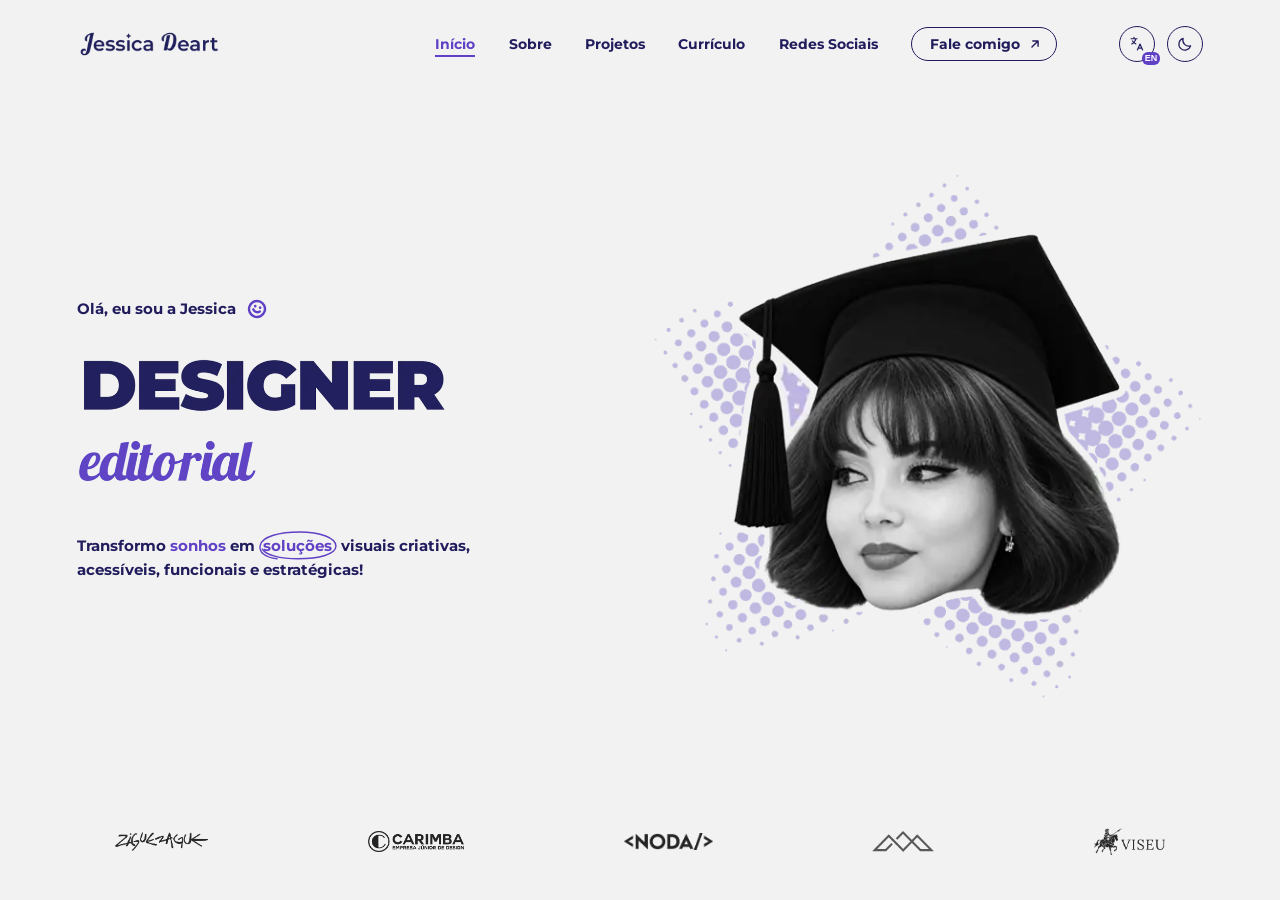
==== commit 723ad82b: "feat: add about me" ====
--- a/index.html
+++ b/index.html
@@ -7,7 +7,7 @@
   <link rel="preconnect" href="https://fonts.googleapis.com">
   <link rel="preconnect" href="https://fonts.gstatic.com" crossorigin>
   <link href="https://fonts.googleapis.com/css2?family=Lobster&family=Montserrat:wght@500;600;700;800;900&display=swap" rel="stylesheet">
-  <link rel="stylesheet" href="style.css?v=8">
+  <link rel="stylesheet" href="style.css?v=10">
 </head>
 <body>
 
@@ -91,11 +91,88 @@
   <!-- ========== PÁGINAS (abrem com o círculo) ========== -->
 
   <section class="pagina" id="pagina-sobre" aria-labelledby="t-sobre" inert>
-    <div class="pagina-miolo">
-      <h2 class="pagina-titulo" id="t-sobre" tabindex="-1"><span data-i18n="tSobre1">Sobre</span> <em data-i18n="tSobre2">mim</em></h2>
-      <div class="pagina-conteudo texto">
-        <p class="lead" data-i18n="sobreLead">Escreva aqui um parágrafo de abertura sobre você: quem é, o que faz e para quem.</p>
-        <p data-i18n="sobreTexto">Um segundo parágrafo com mais detalhes: como trabalha, o que inspira você e que tipo de projeto gosta de pegar.</p>
+    <div class="pagina-miolo sobre-miolo" data-rolagem>
+      <div class="sobre">
+
+        <header class="sobre-hero">
+          <figure class="sobre-retrato">
+            <img src="imagens/sobre/jessica.webp" width="900" height="1200" alt="Jessica de beca, sentada numa cadeira, segurando o canudo do diploma" data-i18n-alt="altRetrato">
+          </figure>
+          <div class="sobre-intro">
+            <h2 class="sobre-titulo" id="t-sobre" tabindex="-1">
+              <img src="imagens/sobre/ola-jessica.webp" width="582" height="168" alt="Olá, eu sou a Jessica: designer, mestranda e pesquisadora" data-i18n-alt="altOla">
+            </h2>
+            <p class="sobre-texto" data-i18n-html="sobreP1">Sou <em>bacharel</em> em design pela Universidade Estadual de Maringá - <em>UEM</em></p>
+            <figure class="foto foto-formatura">
+              <img src="imagens/sobre/formatura.webp" width="1000" height="666" loading="lazy" alt="">
+              <figcaption><strong data-i18n="capFormatura">Colação de grau</strong><span data-i18n="metaFormatura">Design | UEM</span></figcaption>
+            </figure>
+          </div>
+        </header>
+
+        <section class="sobre-bloco revela">
+          <p class="sobre-texto" data-i18n-html="sobreP2">Durante a graduação, participei de diferentes iniciativas acadêmicas, como a <em>Carimba</em>, empresa júnior de design da UEM, onde atuei tanto como assessora quanto como gestora de projetos.</p>
+          <div class="fotos fotos-carimba">
+            <figure class="foto">
+              <img src="imagens/sobre/florescer.webp" width="1200" height="900" loading="lazy" alt="">
+              <figcaption><strong data-i18n="capFlorescer">Florescer - Noroeste Júnior</strong><span data-i18n="metaFlorescer">2022 | Encontro de Empreendedorismo das Empresas Juniores do Noroeste do Paraná</span></figcaption>
+            </figure>
+            <figure class="foto">
+              <img src="imagens/sobre/parana-junior.webp" width="1200" height="900" loading="lazy" alt="">
+              <figcaption><strong data-i18n="capParana">Paraná Júnior</strong><span data-i18n="metaParana">2022 | Encontro de Empreendedorismo das Empresas Juniores do Paraná</span></figcaption>
+            </figure>
+          </div>
+        </section>
+
+        <section class="sobre-bloco revela">
+          <div class="fotos fotos-vw">
+            <div class="sobre-textos">
+              <p class="sobre-texto" data-i18n-html="sobreP3">Paralelamente, participei da revista <em>ZigueZague</em>, vinculada aos cursos de Design e Moda da UEM, e do movimento estudantil. Também adquiri experiência profissional por meio de estágios na área de design, inicialmente na <em>NODA</em> e, posteriormente, em branding e social media, na <em>Amanda Tambara</em>.</p>
+              <p class="sobre-texto" data-i18n-html="sobreP4">Em 2022, fui <em>semifinalista</em> do <em>Concurso Talento Volkswagen Design</em>, na categoria <em>Color &amp; Trim</em>, experiência que também me proporcionou a oportunidade de conhecer a fábrica da Volkswagen, em São Bernardo do Campo (SP).</p>
+            </div>
+            <figure class="foto">
+              <img src="imagens/sobre/volkswagen-1.webp" width="1200" height="900" loading="lazy" alt="">
+              <figcaption><strong data-i18n="capVw1">Alunos semifinalistas da UEM e ex-alunos que atuavam como designers na Volkswagen</strong><span data-i18n="metaVw">2022 | Concurso Talento Volkswagen Design</span></figcaption>
+            </figure>
+            <figure class="foto">
+              <img src="imagens/sobre/volkswagen-2.webp" width="900" height="1200" loading="lazy" alt="">
+              <figcaption><strong data-i18n="capVw2">Alunos da UEM semifinalistas</strong><span data-i18n="metaVw">2022 | Concurso Talento Volkswagen Design</span></figcaption>
+            </figure>
+          </div>
+        </section>
+
+        <section class="sobre-bloco revela">
+          <p class="sobre-texto" data-i18n-html="sobreP5">Atualmente, atuo como designer editorial na <em>Editora Viseu</em>, desenvolvendo capas, realizando a diagramação do conteúdo interno das obras, produzindo ilustrações e materiais complementares.</p>
+          <div class="fotos fotos-viseu">
+            <figure class="foto">
+              <img src="imagens/sobre/viseu-equipe.webp" width="1000" height="666" loading="lazy" alt="">
+              <figcaption><strong data-i18n="capViseu">Editora Viseu</strong><span data-i18n="metaViseuEquipe">2025 | Equipe</span></figcaption>
+            </figure>
+            <figure class="foto">
+              <img src="imagens/sobre/viseu-jessica.webp" width="800" height="800" loading="lazy" alt="">
+              <figcaption><strong data-i18n="capViseu">Editora Viseu</strong><span data-i18n="metaViseuEu">2026 | Eu</span></figcaption>
+            </figure>
+          </div>
+        </section>
+
+        <section class="sobre-bloco revela">
+          <p class="sobre-texto" data-i18n-html="sobreP6">Paralelamente, curso o <em>Mestrado</em> em <em>Design e Interfaces</em> na <em>UEM</em>, sob orientação da Prof.ª Dr.ª Cláudia C. F. Monteiro. Minha pesquisa investiga a gamificação como interface cognitiva em ambientes educacionais digitais, com foco na autonomia e na fadiga dos usuários.</p>
+          <div class="fotos fotos-mestrado">
+            <figure class="foto">
+              <img src="imagens/sobre/mestrado-1.webp" width="1200" height="900" loading="lazy" alt="">
+              <figcaption><strong data-i18n="capMestrado">Apresentação final da disciplina - Mestrado</strong><span data-i18n="metaMestrado1">2026 | Metodologia de Projeto de Pesquisa</span></figcaption>
+            </figure>
+            <figure class="foto">
+              <img src="imagens/sobre/mestrado-2.webp" width="861" height="861" loading="lazy" alt="">
+              <figcaption><strong data-i18n="capMestrado">Apresentação final da disciplina - Mestrado</strong><span data-i18n="metaMestrado2">2026 | Design Centrado no Usuário</span></figcaption>
+            </figure>
+          </div>
+        </section>
+
+        <footer class="sobre-fim revela">
+          <img src="imagens/sobre/mais-do-que.webp" width="478" height="164" loading="lazy" alt="Mais do que experiências, repertório para criar o novo" data-i18n-alt="altMaisDoQue">
+        </footer>
+
       </div>
     </div>
   </section>
@@ -247,6 +324,6 @@
     </article>
   </div>
 
-  <script src="script.js?v=8"></script>
+  <script src="script.js?v=9"></script>
 </body>
 </html>
--- a/style.css
+++ b/style.css
@@ -345,6 +345,76 @@
 
 .tags { list-style: none; display: flex; flex-wrap: wrap; gap: 8px; }
 .tags li { border: 1.5px solid currentColor; border-radius: 999px; padding: .2em .9em; font-size: 15px; font-weight: 600; }
+
+/* ---------- Sobre (página com rolagem) ---------- */
+.sobre-miolo {
+  display: block;
+  max-width: none;
+  margin-top: var(--topo-h);
+  height: calc(100% - var(--topo-h));
+  padding: clamp(12px, 3vh, 32px) var(--lateral) 64px;
+  overflow-y: auto;
+  overscroll-behavior: contain;
+  scrollbar-width: thin;
+  scrollbar-color: var(--roxo) transparent;
+  /* o conteúdo some suavemente ao passar por baixo do menu */
+  -webkit-mask-image: linear-gradient(to bottom, transparent 0, #000 28px);
+  mask-image: linear-gradient(to bottom, transparent 0, #000 28px);
+}
+.sobre-miolo::-webkit-scrollbar { width: 6px; }
+.sobre-miolo::-webkit-scrollbar-thumb { background: var(--roxo); border-radius: 999px; }
+.sobre { max-width: 1680px; margin: 0 auto; }
+
+.sobre-hero {
+  display: grid;
+  grid-template-columns: .8fr 1fr;
+  align-items: center;
+  gap: clamp(24px, 4vw, 72px);
+}
+.sobre-retrato img { width: auto; max-width: 100%; max-height: calc(100vh - var(--topo-h) - 80px); height: auto; margin: 0 auto; }
+.sobre-intro { padding-top: clamp(8px, 4vh, 40px); }
+.sobre-titulo { outline: none; }
+.sobre-titulo img { width: min(100%, clamp(300px, 24vw, 440px)); height: auto; margin-left: -6px; }
+body.escuro .sobre-titulo img,
+body.escuro .sobre-fim img { filter: invert(1) hue-rotate(180deg) brightness(1.15); }
+
+.sobre-texto { font-size: clamp(14px, 1vw, 17px); font-weight: 700; line-height: 1.6; }
+.sobre-texto em { font-style: normal; color: var(--destaque); }
+.sobre-intro .sobre-texto { margin: 14px 0 22px; }
+
+/* fotos com bordas arredondadas, no padrão do site */
+.foto { margin: 0; }
+.foto img {
+  display: block;
+  width: 100%;
+  height: var(--h, auto);
+  object-fit: cover;
+  border-radius: 14px;
+  background: color-mix(in srgb, var(--texto) 8%, var(--fundo));
+  box-shadow: 0 2px 4px rgba(0,0,0,.06), 0 10px 24px -14px rgba(0,0,0,.35);
+}
+.foto-formatura img { aspect-ratio: 3 / 2; height: auto; max-height: calc(100vh - var(--topo-h) - 330px); min-height: 260px; }
+.foto figcaption { margin-top: 12px; display: flex; flex-direction: column; gap: 4px; }
+.foto figcaption strong { font-size: clamp(12px, .85vw, 14px); font-weight: 700; }
+.foto figcaption span { font-size: clamp(11px, .75vw, 13px); font-weight: 500; opacity: .6; }
+
+.sobre-bloco { margin-top: clamp(56px, 10vh, 96px); }
+.sobre-bloco > .sobre-texto { margin-bottom: 22px; }
+
+.fotos { display: grid; gap: clamp(16px, 2.4vw, 28px); align-items: start; }
+.fotos-carimba  { grid-template-columns: 1.75fr 1fr; --h: clamp(220px, 27vw, 560px); }
+.fotos-vw       { grid-template-columns: .9fr 1fr .85fr; --h: clamp(240px, 27vw, 560px); }
+.fotos-viseu    { grid-template-columns: 1.55fr 1fr; --h: clamp(240px, 30vw, 620px); }
+.fotos-mestrado { grid-template-columns: 1.3fr 1fr; --h: clamp(240px, 30vw, 620px); }
+.sobre-textos { display: flex; flex-direction: column; gap: 28px; align-self: center; }
+
+.sobre-fim { display: flex; justify-content: center; margin-top: clamp(64px, 12vh, 120px); }
+.sobre-fim img { width: min(100%, clamp(300px, 24vw, 440px)); height: auto; }
+
+/* aparece ao rolar */
+.revela { opacity: 0; transform: translateY(28px); transition: opacity .8s var(--ease), transform .8s var(--ease); }
+.revela.visivel { opacity: 1; transform: none; }
+.pagina.aberta .sobre-hero { animation: subir .8s var(--ease) .3s both; }
 
 /* ---------- Projetos ---------- */
 .projetos-miolo { max-width: none; }
@@ -750,6 +820,13 @@
   .logos img { height: calc(var(--h, 1) * 15px); }
 
   .grade-projetos { grid-template-columns: 1fr; }
+  .sobre-hero { grid-template-columns: 1fr; gap: 8px; }
+  .sobre-retrato img { max-width: 240px; }
+  .sobre-intro { padding-top: 0; }
+  .fotos-carimba, .fotos-vw, .fotos-viseu, .fotos-mestrado { grid-template-columns: 1fr; --h: auto; }
+  .fotos .foto img { aspect-ratio: 4 / 3; }
+  .fotos-vw .foto:last-child img { aspect-ratio: 3 / 4; }
+  .sobre-bloco { margin-top: 48px; }
   .projetos-titulo img { width: min(100%, 330px); }
   .filtros { gap: 8px; }
   .filtro { font-size: 12px; padding: 4px 11px; }
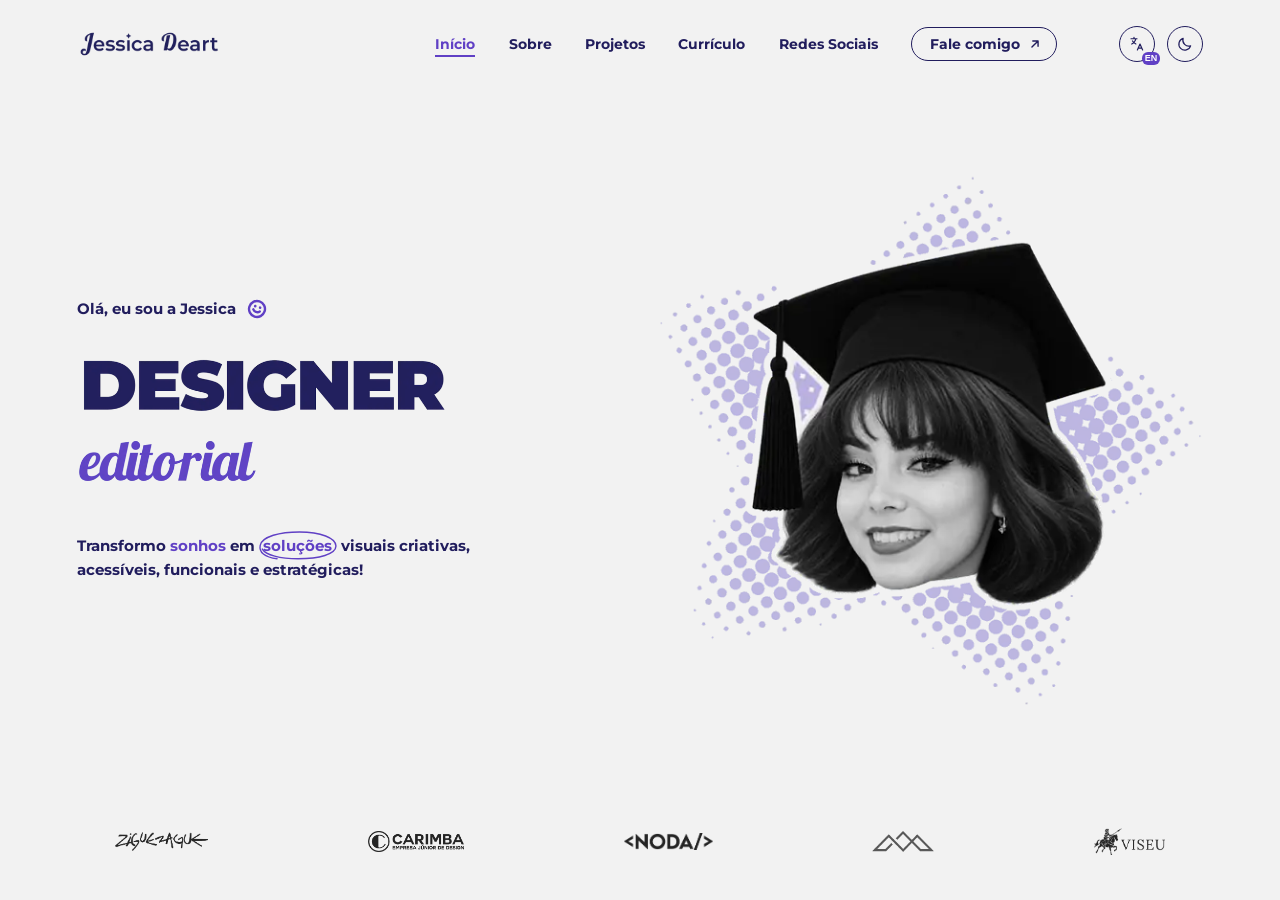
==== commit 33013d24: "update: gifs, images, and resume" ====
--- a/index.html
+++ b/index.html
@@ -7,7 +7,7 @@
   <link rel="preconnect" href="https://fonts.googleapis.com">
   <link rel="preconnect" href="https://fonts.gstatic.com" crossorigin>
   <link href="https://fonts.googleapis.com/css2?family=Lobster&family=Montserrat:wght@500;600;700;800;900&display=swap" rel="stylesheet">
-  <link rel="stylesheet" href="style.css?v=10">
+  <link rel="stylesheet" href="style.css?v=17">
 </head>
 <body>
 
@@ -63,7 +63,7 @@
       </div>
 
       <div class="hero-foto">
-        <img src="imagens/foto.webp" alt="Foto da Jessica de beca e capelo, sobre uma estrela de bolinhas roxas">
+        <img src="imagens/foto.webp" data-src-claro="imagens/foto.webp" data-src-escuro="imagens/foto-escuro.webp" alt="Foto da Jessica de beca e capelo, sobre uma estrela de bolinhas roxas">
       </div>
     </section>
 
@@ -100,7 +100,7 @@
           </figure>
           <div class="sobre-intro">
             <h2 class="sobre-titulo" id="t-sobre" tabindex="-1">
-              <img src="imagens/sobre/ola-jessica.webp" width="582" height="168" alt="Olá, eu sou a Jessica: designer, mestranda e pesquisadora" data-i18n-alt="altOla">
+              <img src="imagens/sobre/ola-jessica-pt.webp" data-src-pt="imagens/sobre/ola-jessica-pt.webp" data-src-en="imagens/sobre/ola-jessica-en.webp" width="582" height="168" alt="Olá, eu sou a Jessica: designer, mestranda e pesquisadora" data-i18n-alt="altOla">
             </h2>
             <p class="sobre-texto" data-i18n-html="sobreP1">Sou <em>bacharel</em> em design pela Universidade Estadual de Maringá - <em>UEM</em></p>
             <figure class="foto foto-formatura">
@@ -114,11 +114,11 @@
           <p class="sobre-texto" data-i18n-html="sobreP2">Durante a graduação, participei de diferentes iniciativas acadêmicas, como a <em>Carimba</em>, empresa júnior de design da UEM, onde atuei tanto como assessora quanto como gestora de projetos.</p>
           <div class="fotos fotos-carimba">
             <figure class="foto">
-              <img src="imagens/sobre/florescer.webp" width="1200" height="900" loading="lazy" alt="">
+              <img src="imagens/sobre/florescer-2.webp" width="1400" height="639" loading="lazy" alt="">
               <figcaption><strong data-i18n="capFlorescer">Florescer - Noroeste Júnior</strong><span data-i18n="metaFlorescer">2022 | Encontro de Empreendedorismo das Empresas Juniores do Noroeste do Paraná</span></figcaption>
             </figure>
             <figure class="foto">
-              <img src="imagens/sobre/parana-junior.webp" width="1200" height="900" loading="lazy" alt="">
+              <img src="imagens/sobre/parana-junior-2.webp" width="1400" height="1135" loading="lazy" alt="">
               <figcaption><strong data-i18n="capParana">Paraná Júnior</strong><span data-i18n="metaParana">2022 | Encontro de Empreendedorismo das Empresas Juniores do Paraná</span></figcaption>
             </figure>
           </div>
@@ -131,11 +131,11 @@
               <p class="sobre-texto" data-i18n-html="sobreP4">Em 2022, fui <em>semifinalista</em> do <em>Concurso Talento Volkswagen Design</em>, na categoria <em>Color &amp; Trim</em>, experiência que também me proporcionou a oportunidade de conhecer a fábrica da Volkswagen, em São Bernardo do Campo (SP).</p>
             </div>
             <figure class="foto">
-              <img src="imagens/sobre/volkswagen-1.webp" width="1200" height="900" loading="lazy" alt="">
+              <img src="imagens/sobre/volkswagen-1-2.webp" width="1378" height="1333" loading="lazy" alt="">
               <figcaption><strong data-i18n="capVw1">Alunos semifinalistas da UEM e ex-alunos que atuavam como designers na Volkswagen</strong><span data-i18n="metaVw">2022 | Concurso Talento Volkswagen Design</span></figcaption>
             </figure>
             <figure class="foto">
-              <img src="imagens/sobre/volkswagen-2.webp" width="900" height="1200" loading="lazy" alt="">
+              <img src="imagens/sobre/volkswagen-2-2.webp" width="935" height="1333" loading="lazy" alt="">
               <figcaption><strong data-i18n="capVw2">Alunos da UEM semifinalistas</strong><span data-i18n="metaVw">2022 | Concurso Talento Volkswagen Design</span></figcaption>
             </figure>
           </div>
@@ -145,11 +145,11 @@
           <p class="sobre-texto" data-i18n-html="sobreP5">Atualmente, atuo como designer editorial na <em>Editora Viseu</em>, desenvolvendo capas, realizando a diagramação do conteúdo interno das obras, produzindo ilustrações e materiais complementares.</p>
           <div class="fotos fotos-viseu">
             <figure class="foto">
-              <img src="imagens/sobre/viseu-equipe.webp" width="1000" height="666" loading="lazy" alt="">
+              <img src="imagens/sobre/viseu-equipe-2.webp" width="1000" height="666" loading="lazy" alt="">
               <figcaption><strong data-i18n="capViseu">Editora Viseu</strong><span data-i18n="metaViseuEquipe">2025 | Equipe</span></figcaption>
             </figure>
             <figure class="foto">
-              <img src="imagens/sobre/viseu-jessica.webp" width="800" height="800" loading="lazy" alt="">
+              <img src="imagens/sobre/viseu-jessica-2.webp" width="1328" height="1333" loading="lazy" alt="">
               <figcaption><strong data-i18n="capViseu">Editora Viseu</strong><span data-i18n="metaViseuEu">2026 | Eu</span></figcaption>
             </figure>
           </div>
@@ -159,18 +159,18 @@
           <p class="sobre-texto" data-i18n-html="sobreP6">Paralelamente, curso o <em>Mestrado</em> em <em>Design e Interfaces</em> na <em>UEM</em>, sob orientação da Prof.ª Dr.ª Cláudia C. F. Monteiro. Minha pesquisa investiga a gamificação como interface cognitiva em ambientes educacionais digitais, com foco na autonomia e na fadiga dos usuários.</p>
           <div class="fotos fotos-mestrado">
             <figure class="foto">
-              <img src="imagens/sobre/mestrado-1.webp" width="1200" height="900" loading="lazy" alt="">
+              <img src="imagens/sobre/mestrado-1-2.webp" width="1400" height="1053" loading="lazy" alt="">
               <figcaption><strong data-i18n="capMestrado">Apresentação final da disciplina - Mestrado</strong><span data-i18n="metaMestrado1">2026 | Metodologia de Projeto de Pesquisa</span></figcaption>
             </figure>
             <figure class="foto">
-              <img src="imagens/sobre/mestrado-2.webp" width="861" height="861" loading="lazy" alt="">
+              <img src="imagens/sobre/mestrado-2-2.webp" width="1328" height="1333" loading="lazy" alt="">
               <figcaption><strong data-i18n="capMestrado">Apresentação final da disciplina - Mestrado</strong><span data-i18n="metaMestrado2">2026 | Design Centrado no Usuário</span></figcaption>
             </figure>
           </div>
         </section>
 
         <footer class="sobre-fim revela">
-          <img src="imagens/sobre/mais-do-que.webp" width="478" height="164" loading="lazy" alt="Mais do que experiências, repertório para criar o novo" data-i18n-alt="altMaisDoQue">
+          <img src="imagens/sobre/mais-do-que-2.webp" data-src-pt="imagens/sobre/mais-do-que-2.webp" data-src-en="imagens/sobre/mais-do-que-en.webp" width="1118" height="111" loading="lazy" alt="Mais do que experiências, repertório para criar o novo" data-i18n-alt="altMaisDoQue">
         </footer>
 
       </div>
@@ -203,20 +203,24 @@
   </section>
 
   <section class="pagina" id="pagina-curriculo" aria-labelledby="t-curriculo" inert>
-    <div class="pagina-miolo">
-      <h2 class="pagina-titulo" id="t-curriculo" tabindex="-1"><span data-i18n="tCurr1">Currículo</span> <em data-i18n="tCurr2">trajetória</em></h2>
-      <div class="pagina-conteudo texto">
-        <h3 data-i18n="experiencia">Experiência</h3>
-        <dl class="linha-tempo">
-          <div><dt>2023 – <span data-i18n="hoje">hoje</span></dt><dd><strong data-i18n="cargo">Cargo</strong> · <span data-i18n="empresa">Empresa</span></dd></div>
-          <div><dt>2020 – 2023</dt><dd><strong data-i18n="cargo">Cargo</strong> · Carimba</dd></div>
-        </dl>
-        <h3 data-i18n="formacao">Formação</h3>
-        <dl class="linha-tempo">
-          <div><dt>2019 – 2024</dt><dd><strong data-i18n="curso">Curso</strong> · <span data-i18n="instituicao">Instituição</span></dd></div>
-        </dl>
-        <h3 data-i18n="ferramentas">Ferramentas</h3>
-        <ul class="tags"><li>Figma</li><li>Photoshop</li><li>Illustrator</li><li>InDesign</li></ul>
+    <div class="pagina-miolo sobre-miolo cv-miolo" data-rolagem>
+      <div class="cv">
+        <header class="cv-topo">
+          <h2 class="pagina-titulo" id="t-curriculo" tabindex="-1"><span data-i18n="tCurr1">Currículo</span> <em data-i18n="tCurr2">trajetória</em></h2>
+          <div class="cv-id">
+            <div>
+              <p class="cv-nome">Jessica Souza</p>
+              <p class="cv-cargo" data-i18n="cvCargo">Designer Gráfica e Editorial · Branding e Identidade Visual · UX/UI Design</p>
+              <p class="cv-local">Maringá – PR</p>
+            </div>
+            <a class="cv-baixar" href="jessica-souza-curriculo.pdf" target="_blank" rel="noopener">
+              <svg viewBox="0 0 24 24" aria-hidden="true"><path d="M7 17L17 7M9 7h8v8" fill="none" stroke="currentColor" stroke-width="1.8" stroke-linecap="round" stroke-linejoin="round"/></svg>
+              <span data-i18n="cvBaixar">Ver currículo em PDF</span>
+            </a>
+          </div>
+        </header>
+        <!-- o conteúdo do currículo é gerado pelo script.js (lista "curriculo"), em PT e EN -->
+        <div id="cv-conteudo"></div>
       </div>
     </div>
   </section>
@@ -225,7 +229,7 @@
     <div class="pagina-miolo redes-miolo">
       <div class="redes">
         <h2 class="redes-titulo" id="t-redes" tabindex="-1">
-          <img src="imagens/me-encontre.webp" alt="Me encontre nas redes" data-i18n-alt="meEncontre">
+          <img src="imagens/me-encontre-pt.webp" data-src-pt="imagens/me-encontre-pt.webp" data-src-en="imagens/me-encontre-en.webp" alt="Me encontre nas redes" data-i18n-alt="meEncontre">
         </h2>
         <ul class="redes-lista">
           <li><a href="https://www.linkedin.com/in/jessica-souza-8985801b7/" target="_blank" rel="noopener">
@@ -298,6 +302,20 @@
           <p class="form-status" id="form-status" role="status" aria-live="polite"></p>
         </form>
       </div>
+
+      <section class="servicos" aria-labelledby="t-servicos">
+        <h3 class="servicos-titulo" id="t-servicos">
+          <img src="imagens/servicos-pt.webp" width="514" height="168" alt="Serviços" data-src-pt="imagens/servicos-pt.webp" data-src-en="imagens/servicos-en.webp" data-i18n-alt="servicos">
+        </h3>
+        <ul class="servicos-lista">
+            <li data-i18n="svCapas">Criação de capas</li>
+            <li data-i18n="svCartazes">Cartazes e flyers</li>
+            <li data-i18n="svLogotipos">Logotipos</li>
+            <li data-i18n="svDiagramacao">Diagramação de livros, revistas e catálogos</li>
+            <li data-i18n="svApresentacoes">Apresentações institucionais</li>
+            <li data-i18n="svIdentidade">Identidade visual</li>
+        </ul>
+      </section>
     </div>
   </section>
 
@@ -324,6 +342,6 @@
     </article>
   </div>
 
-  <script src="script.js?v=9"></script>
+  <script src="script.js?v=17"></script>
 </body>
 </html>
--- a/style.css
+++ b/style.css
@@ -252,6 +252,13 @@
 .logos li:nth-child(1) { --i: 0; } .logos li:nth-child(2) { --i: 1; } .logos li:nth-child(3) { --i: 2; }
 .logos li:nth-child(4) { --i: 3; } .logos li:nth-child(5) { --i: 4; }
 .hero-foto img { animation: surgir 1.2s var(--ease) .3s both; }
+/* versão escura: beiradas suavizadas para se fundir ao fundo azul-marinho */
+body.escuro .hero-foto img {
+  -webkit-mask-image: linear-gradient(to right, transparent, #000 4%, #000 96%, transparent), linear-gradient(to bottom, transparent, #000 4%, #000 96%, transparent);
+  -webkit-mask-composite: source-in;
+  mask-image: linear-gradient(to right, transparent, #000 4%, #000 96%, transparent), linear-gradient(to bottom, transparent, #000 4%, #000 96%, transparent);
+  mask-composite: intersect;
+}
 
 @keyframes subir  { from { opacity: 0; transform: translateY(18px); } to { opacity: 1; transform: none; } }
 @keyframes surgir { from { opacity: 0; transform: scale(.85) rotate(-6deg); } to { opacity: 1; transform: none; } }
@@ -409,12 +416,96 @@
 .sobre-textos { display: flex; flex-direction: column; gap: 28px; align-self: center; }
 
 .sobre-fim { display: flex; justify-content: center; margin-top: clamp(64px, 12vh, 120px); }
-.sobre-fim img { width: min(100%, clamp(300px, 24vw, 440px)); height: auto; }
+.sobre-fim img { width: min(100%, clamp(320px, 46vw, 820px)); height: auto; }
 
 /* aparece ao rolar */
 .revela { opacity: 0; transform: translateY(28px); transition: opacity .8s var(--ease), transform .8s var(--ease); }
 .revela.visivel { opacity: 1; transform: none; }
 .pagina.aberta .sobre-hero { animation: subir .8s var(--ease) .3s both; }
+
+/* ---------- Currículo (página com rolagem) ---------- */
+.cv { max-width: 1200px; margin: 0 auto; }
+.cv-miolo .pagina-titulo { margin-bottom: 20px; }
+.cv-id { display: flex; justify-content: space-between; align-items: flex-end; gap: 24px; flex-wrap: wrap; }
+.cv-nome { font-size: clamp(20px, 2vw, 26px); font-weight: 800; }
+.cv-cargo { font-size: 14px; font-weight: 700; color: var(--destaque); margin-top: 4px; }
+.cv-local { font-size: 13px; font-weight: 600; opacity: .65; margin-top: 4px; }
+.cv-baixar {
+  display: inline-flex; align-items: center; gap: 8px;
+  font-size: 14px; font-weight: 700; color: #fff; background: var(--roxo);
+  text-decoration: none; border-radius: 999px; padding: 10px 20px;
+  transition: filter .2s, transform .3s var(--ease);
+}
+.cv-baixar:hover { filter: brightness(1.12); transform: translateY(-2px); }
+.cv-baixar svg { width: 18px; height: 18px; }
+
+.cv-resumo {
+  margin-top: clamp(28px, 5vh, 48px);
+  padding: clamp(20px, 3vw, 32px);
+  border-radius: 14px;
+  background: color-mix(in srgb, var(--texto) 5%, var(--fundo));
+  border-left: 4px solid var(--roxo);
+  font-size: clamp(14px, 1.05vw, 16px); font-weight: 600; line-height: 1.7;
+}
+
+.cv-grade {
+  display: grid;
+  grid-template-columns: minmax(0, 1.7fr) minmax(0, 1fr);
+  gap: clamp(32px, 5vw, 72px);
+  margin-top: clamp(36px, 6vh, 60px);
+  align-items: start;
+}
+.cv-secao + .cv-secao { margin-top: clamp(36px, 6vh, 56px); }
+.cv-secao > h3 {
+  font-family: var(--script); font-weight: 400;
+  font-size: clamp(28px, 2.6vw, 38px); color: var(--destaque);
+  line-height: 1; margin-bottom: 20px;
+}
+
+/* linha do tempo */
+.cv-tempo { list-style: none; position: relative; padding-left: 26px; }
+.cv-tempo::before { content: ""; position: absolute; left: 5px; top: 8px; bottom: 8px; width: 2px; background: color-mix(in srgb, var(--texto) 15%, transparent); }
+.cv-item { position: relative; }
+.cv-item + .cv-item { margin-top: 28px; }
+.cv-item::before {
+  content: ""; position: absolute; left: -26px; top: 6px;
+  width: 12px; height: 12px; border-radius: 50%;
+  background: var(--fundo); border: 2.5px solid var(--roxo);
+}
+.cv-item.atual::before { background: var(--roxo); box-shadow: 0 0 0 4px color-mix(in srgb, var(--roxo) 25%, transparent); }
+.cv-data { font-size: 12px; font-weight: 700; color: var(--destaque); }
+.cv-item h4 { font-size: 16px; font-weight: 800; margin-top: 4px; line-height: 1.35; }
+.cv-local-item { font-size: 13px; font-weight: 600; opacity: .7; margin-top: 2px; }
+.cv-item ul { list-style: none; margin-top: 10px; display: flex; flex-direction: column; gap: 6px; }
+.cv-item li { position: relative; padding-left: 16px; font-size: 14px; font-weight: 500; line-height: 1.55; }
+.cv-item li::before { content: ""; position: absolute; left: 2px; top: .62em; width: 5px; height: 5px; border-radius: 50%; background: var(--roxo); }
+
+/* lateral */
+.cv-lista { list-style: none; display: flex; flex-direction: column; gap: 16px; }
+.cv-lista strong { display: block; font-size: 14px; font-weight: 800; line-height: 1.4; }
+.cv-lista span { display: block; font-size: 13px; font-weight: 600; opacity: .7; margin-top: 2px; }
+.cv-tags { list-style: none; display: flex; flex-wrap: wrap; gap: 8px; }
+.cv-tags li { font-size: 12px; font-weight: 700; border: 1.5px solid var(--roxo); border-radius: 999px; padding: 4px 11px; }
+.cv-tags.cheias li { background: var(--roxo); color: #fff; }
+.cv-sub { font-size: 12px; font-weight: 800; text-transform: uppercase; letter-spacing: .04em; opacity: .7; margin: 18px 0 10px; }
+.cv-sub:first-of-type { margin-top: 0; }
+
+/* certificados clicáveis */
+.cv-cert {
+  width: 100%; display: flex; justify-content: space-between; align-items: center; gap: 12px;
+  font: inherit; color: inherit; text-align: left; background: none; cursor: pointer;
+  border: 1.5px solid color-mix(in srgb, var(--texto) 15%, transparent); border-radius: 12px;
+  padding: 12px 14px; transition: border-color .25s, background .25s, transform .3s var(--ease);
+}
+.cv-cert:hover, .cv-cert:focus-visible { border-color: var(--roxo); background: color-mix(in srgb, var(--roxo) 8%, transparent); transform: translateX(4px); outline: none; }
+.cv-lista .cv-cert-texto { opacity: 1; margin-top: 0; }
+.cv-cert-sem { cursor: default; }
+.cv-cert-sem:hover { border-color: color-mix(in srgb, var(--texto) 15%, transparent); background: none; transform: none; }
+.cv-lista .cv-cert-ver { opacity: 1; margin-top: 0; }
+.cv-cert-ver { flex-shrink: 0; font-size: 12px; font-weight: 800; color: var(--destaque); white-space: nowrap; }
+.cv-cert-ver::after { content: " →"; }
+.pmodal-certificado { padding: clamp(16px, 4vw, 40px); display: flex; justify-content: center; }
+.pmodal-certificado img { width: 100%; max-width: 900px; height: auto; border-radius: 10px; box-shadow: 0 18px 40px -20px rgba(0,0,0,.45); background: #fff; }
 
 /* ---------- Projetos ---------- */
 .projetos-miolo { max-width: none; }
@@ -477,7 +568,14 @@
   width: 100%;
   height: 100%;
   border: 0;
+  overflow: hidden;
   pointer-events: none; /* o clique vai para o card, que abre o modal */
+}
+.projeto-capa.com-embed iframe {
+  width: 404px;
+  height: 316px;
+  transform: scale(var(--escala, 1));
+  transform-origin: 0 0;
 }
 .projeto:hover .projeto-capa,
 .projeto:focus-visible .projeto-capa { transform: translateY(-4px); box-shadow: 0 4px 8px rgba(0,0,0,.08), 0 18px 32px -16px rgba(0,0,0,.45); }
@@ -648,7 +746,25 @@
 .sr-only { position: absolute; width: 1px; height: 1px; overflow: hidden; clip: rect(0 0 0 0); white-space: nowrap; }
 
 /* ---------- Fale comigo ---------- */
-.contato-miolo { justify-content: center; }
+.contato-miolo { justify-content: space-between; }
+.contato-miolo .contato { flex: 1; min-height: 0; }
+
+/* serviços (rodapé do Fale comigo) */
+.servicos { padding-top: clamp(16px, 3vh, 32px); }
+.servicos-titulo img { width: clamp(120px, 11vw, 170px); height: auto; margin-left: -4px; }
+body.escuro .servicos-titulo img { filter: invert(1) hue-rotate(180deg) brightness(1.15); }
+.servicos-lista {
+  list-style: none;
+  display: grid;
+  grid-template-columns: repeat(3, auto);
+  justify-content: space-between;
+  gap: clamp(10px, 2.2vh, 20px) 32px;
+  margin-top: clamp(10px, 2vh, 18px);
+  font-size: clamp(12px, .95vw, 15px);
+  font-weight: 700;
+}
+.servicos-lista li { display: flex; align-items: center; gap: 10px; }
+.servicos-lista li::before { content: ""; width: 4px; height: 4px; border-radius: 50%; background: currentColor; flex-shrink: 0; }
 
 .contato {
   display: grid;
@@ -820,6 +936,8 @@
   .logos img { height: calc(var(--h, 1) * 15px); }
 
   .grade-projetos { grid-template-columns: 1fr; }
+  .cv-grade { grid-template-columns: 1fr; }
+  .cv-id { align-items: flex-start; }
   .sobre-hero { grid-template-columns: 1fr; gap: 8px; }
   .sobre-retrato img { max-width: 240px; }
   .sobre-intro { padding-top: 0; }
@@ -835,6 +953,9 @@
   .pmodal-topo { flex-direction: column; align-items: flex-start; }
   .contato-miolo { justify-content: flex-start; overflow-y: auto; }
   .contato { grid-template-columns: 1fr; gap: 24px; }
+  .contato-miolo .contato { flex: none; }
+  .servicos { padding-top: 40px; }
+  .servicos-lista { grid-template-columns: 1fr; gap: 12px; }
   .redes-miolo { justify-content: flex-start; overflow-y: auto; }
   .redes { grid-template-columns: 1fr; gap: 28px; }
   .redes-titulo img { width: min(100%, 320px); }
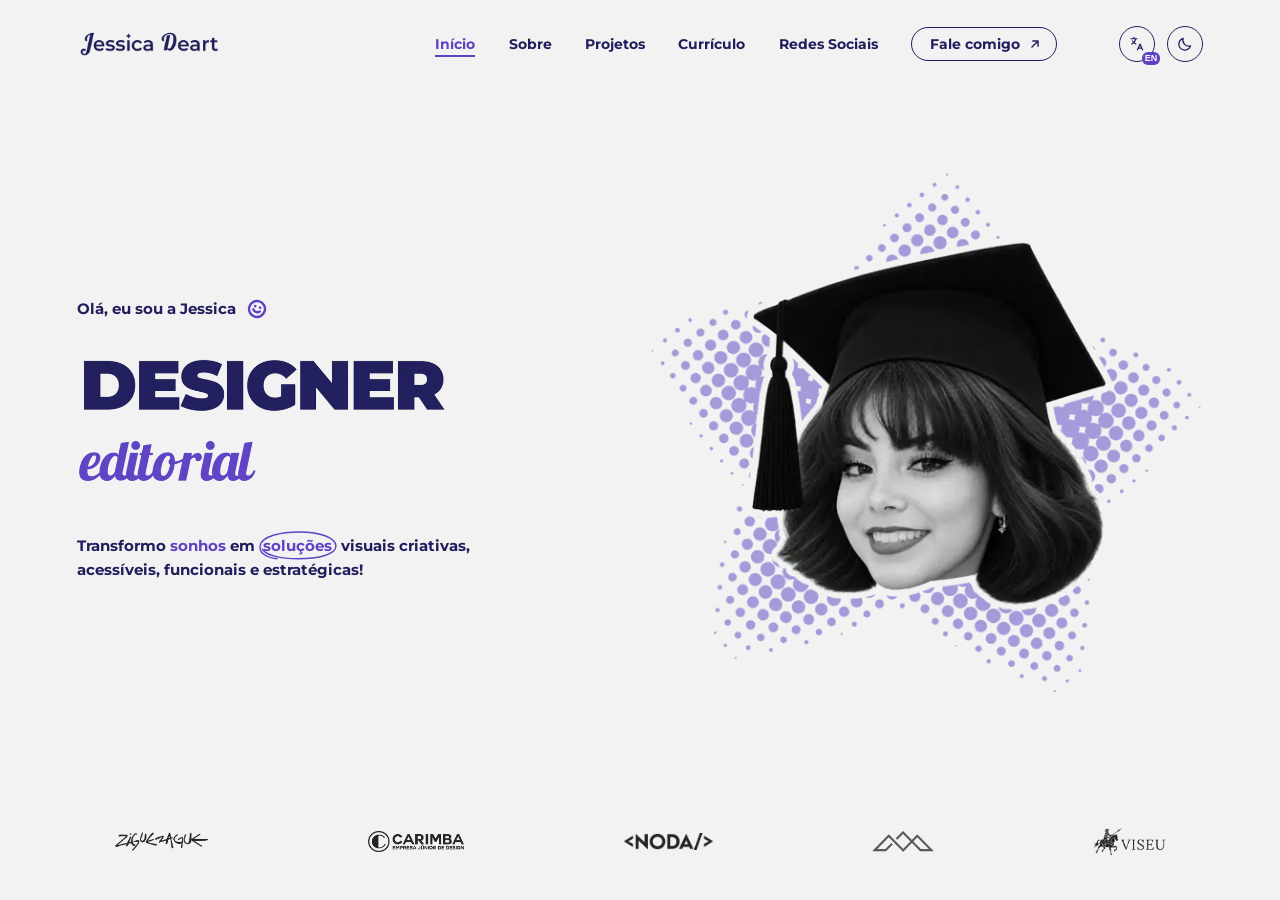
==== commit bc309ee2: "Projetos: links completos do Behance" ====
--- a/index.html
+++ b/index.html
@@ -7,7 +7,7 @@
   <link rel="preconnect" href="https://fonts.googleapis.com">
   <link rel="preconnect" href="https://fonts.gstatic.com" crossorigin>
   <link href="https://fonts.googleapis.com/css2?family=Lobster&family=Montserrat:wght@500;600;700;800;900&display=swap" rel="stylesheet">
-  <link rel="stylesheet" href="style.css?v=17">
+  <link rel="stylesheet" href="style.css?v=18">
 </head>
 <body>
 
@@ -342,6 +342,6 @@
     </article>
   </div>
 
-  <script src="script.js?v=17"></script>
+  <script src="script.js?v=19"></script>
 </body>
 </html>
--- a/style.css
+++ b/style.css
@@ -541,6 +541,7 @@
 }
 .projeto {
   display: block;
+  text-decoration: none;
   width: 100%;
   font: inherit;
   color: inherit;
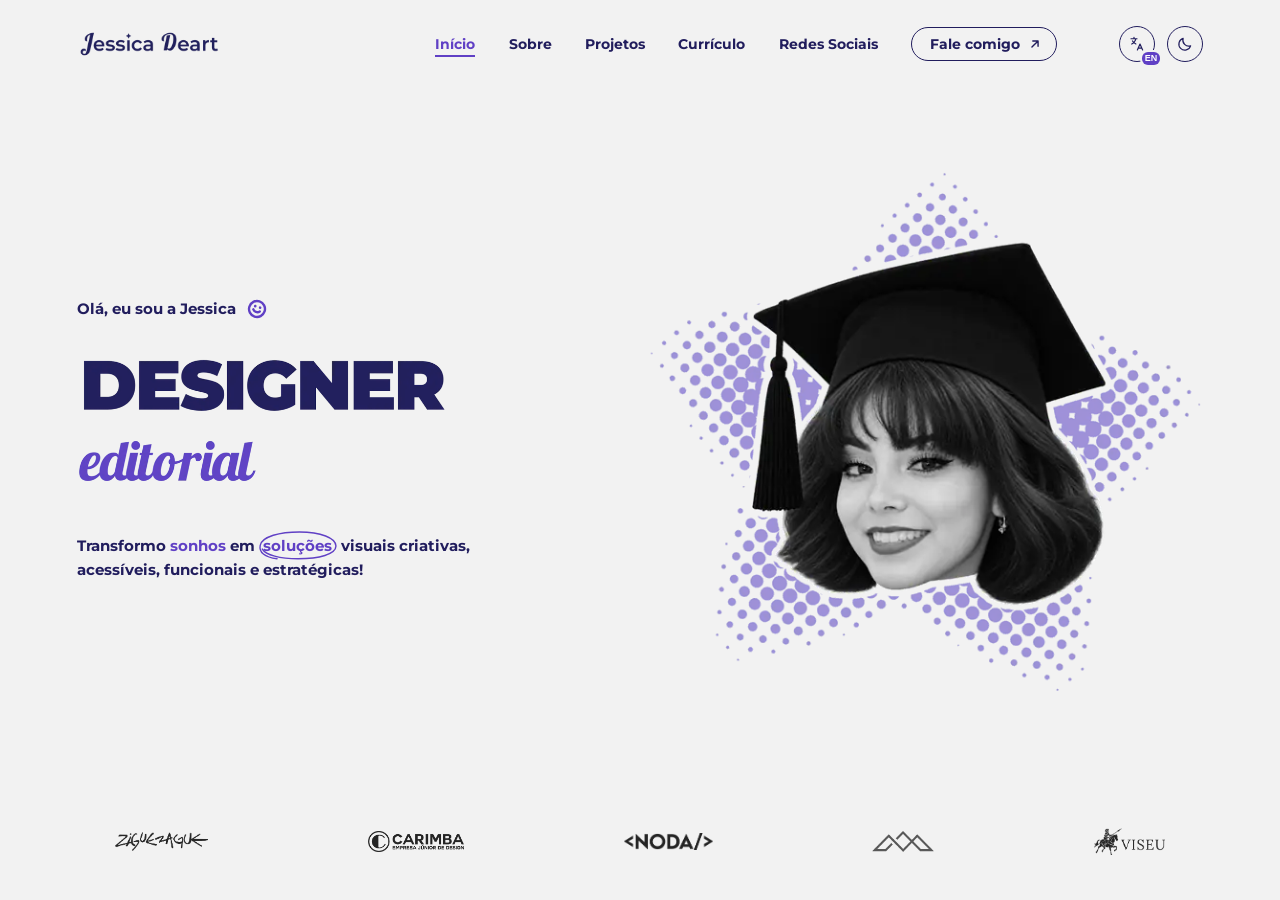
==== commit a238309d: "Last modifications" ====
--- a/index.html
+++ b/index.html
@@ -7,7 +7,7 @@
   <link rel="preconnect" href="https://fonts.googleapis.com">
   <link rel="preconnect" href="https://fonts.gstatic.com" crossorigin>
   <link href="https://fonts.googleapis.com/css2?family=Lobster&family=Montserrat:wght@500;600;700;800;900&display=swap" rel="stylesheet">
-  <link rel="stylesheet" href="style.css?v=18">
+  <link rel="stylesheet" href="style.css?v=22">
 </head>
 <body>
 
@@ -39,7 +39,8 @@
         <svg class="sol" viewBox="0 0 24 24" aria-hidden="true"><g fill="none" stroke="currentColor" stroke-width="1.6" stroke-linecap="round"><circle cx="12" cy="12" r="4"/><path d="M12 2.5v2M12 19.5v2M2.5 12h2M19.5 12h2M5.3 5.3l1.4 1.4M17.3 17.3l1.4 1.4M5.3 18.7l1.4-1.4M17.3 6.7l1.4-1.4"/></g></svg>
       </button>
       <button class="icone btn-menu" id="btn-menu" aria-label="Abrir menu" aria-expanded="false">
-        <svg viewBox="0 0 24 24" aria-hidden="true"><path d="M5 8h14M5 16h14" fill="none" stroke="currentColor" stroke-width="1.8" stroke-linecap="round"/></svg>
+        <svg class="ico-abrir" viewBox="0 0 24 24" aria-hidden="true"><path d="M4 6.5h16M4 12h16M4 17.5h16" fill="none" stroke="currentColor" stroke-width="2.8" stroke-linecap="round"/></svg>
+        <svg class="ico-fechar" viewBox="0 0 24 24" aria-hidden="true"><path d="M6 6l12 12M18 6L6 18" fill="none" stroke="currentColor" stroke-width="2.8" stroke-linecap="round"/></svg>
       </button>
     </div>
   </header>
@@ -54,7 +55,7 @@
         </p>
 
         <h1 class="titulo-gif">
-          <img src="imagens/designer-pt.webp" alt="Designer gráfica, editorial, de identidade visual, de interface e de produto" data-src-pt="imagens/designer-pt.webp" data-src-en="imagens/designer-en.webp" data-i18n-alt="designerAlt">
+          <img src="imagens/designer-pt.webp" alt="Designer gráfica, editorial, de identidade visual, de interface e de produto" data-src-pt="imagens/designer-pt.webp" data-src-en="imagens/designer-en.webp" data-src-pt-escuro="imagens/designer-pt-escuro.webp" data-src-en-escuro="imagens/designer-en-escuro.webp" data-i18n-alt="designerAlt">
         </h1>
 
         <p class="frase" data-i18n-html="frase">
@@ -86,6 +87,10 @@
       <a href="#" data-pagina="redes" data-i18n="redes">Redes Sociais</a>
       <a href="#" data-pagina="contato" data-i18n="faleComigo">Fale comigo</a>
     </nav>
+    <div class="menu-acoes">
+      <button type="button" class="menu-acao" id="menu-idioma">English</button>
+      <button type="button" class="menu-acao" id="menu-tema">Modo escuro</button>
+    </div>
   </div>
 
   <!-- ========== PÁGINAS (abrem com o círculo) ========== -->
@@ -100,7 +105,7 @@
           </figure>
           <div class="sobre-intro">
             <h2 class="sobre-titulo" id="t-sobre" tabindex="-1">
-              <img src="imagens/sobre/ola-jessica-pt.webp" data-src-pt="imagens/sobre/ola-jessica-pt.webp" data-src-en="imagens/sobre/ola-jessica-en.webp" width="582" height="168" alt="Olá, eu sou a Jessica: designer, mestranda e pesquisadora" data-i18n-alt="altOla">
+              <img src="imagens/sobre/ola-jessica-pt.webp" data-src-pt="imagens/sobre/ola-jessica-pt.webp" data-src-en="imagens/sobre/ola-jessica-en.webp" data-src-pt-escuro="imagens/sobre/ola-jessica-pt-escuro.webp" data-src-en-escuro="imagens/sobre/ola-jessica-en-escuro.webp" width="582" height="168" alt="Olá, eu sou a Jessica: designer, mestranda e pesquisadora" data-i18n-alt="altOla">
             </h2>
             <p class="sobre-texto" data-i18n-html="sobreP1">Sou <em>bacharel</em> em design pela Universidade Estadual de Maringá - <em>UEM</em></p>
             <figure class="foto foto-formatura">
@@ -170,7 +175,7 @@
         </section>
 
         <footer class="sobre-fim revela">
-          <img src="imagens/sobre/mais-do-que-2.webp" data-src-pt="imagens/sobre/mais-do-que-2.webp" data-src-en="imagens/sobre/mais-do-que-en.webp" width="1118" height="111" loading="lazy" alt="Mais do que experiências, repertório para criar o novo" data-i18n-alt="altMaisDoQue">
+          <img src="imagens/sobre/mais-do-que-2.webp" data-src-pt="imagens/sobre/mais-do-que-2.webp" data-src-en="imagens/sobre/mais-do-que-en.webp" data-src-pt-escuro="imagens/sobre/mais-do-que-2-escuro.webp" data-src-en-escuro="imagens/sobre/mais-do-que-en-escuro.webp" width="1118" height="111" loading="lazy" alt="Mais do que experiências, repertório para criar o novo" data-i18n-alt="altMaisDoQue">
         </footer>
 
       </div>
@@ -178,11 +183,11 @@
   </section>
 
   <section class="pagina" id="pagina-projetos" aria-labelledby="t-projetos" inert>
-    <div class="pagina-miolo projetos-miolo">
-      <div class="pagina-conteudo projetos-rolagem">
+    <div class="pagina-miolo sobre-miolo projetos-miolo" data-rolagem>
+      <div class="projetos-rolagem">
         <header class="projetos-topo">
           <h2 class="projetos-titulo" id="t-projetos" tabindex="-1">
-            <img src="imagens/projetos-pt.webp" alt="Projetos" data-src-pt="imagens/projetos-pt.webp" data-src-en="imagens/projetos-en.webp" data-i18n-alt="tProj1">
+            <img src="imagens/projetos-pt.webp" alt="Projetos" data-src-pt="imagens/projetos-pt.webp" data-src-en="imagens/projetos-en.webp" data-src-pt-escuro="imagens/projetos-pt-escuro.webp" data-src-en-escuro="imagens/projetos-en-escuro.webp" data-i18n-alt="tProj1">
           </h2>
           <p class="projetos-sub" data-i18n-html="projetosSub">Onde <em>ideias</em> se tornam <em>realidade</em>!</p>
         </header>
@@ -206,11 +211,10 @@
     <div class="pagina-miolo sobre-miolo cv-miolo" data-rolagem>
       <div class="cv">
         <header class="cv-topo">
-          <h2 class="pagina-titulo" id="t-curriculo" tabindex="-1"><span data-i18n="tCurr1">Currículo</span> <em data-i18n="tCurr2">trajetória</em></h2>
+          <h2 class="cv-titulo" id="t-curriculo" tabindex="-1"><img src="imagens/curriculo-pt.webp" width="657" height="243" alt="Currículo de Jessica Souza" data-i18n-alt="altCurriculo" data-src-pt="imagens/curriculo-pt.webp" data-src-en="imagens/curriculo-en.webp" data-src-pt-escuro="imagens/curriculo-pt-escuro.webp" data-src-en-escuro="imagens/curriculo-en-escuro.webp"></h2>
           <div class="cv-id">
             <div>
-              <p class="cv-nome">Jessica Souza</p>
-              <p class="cv-cargo" data-i18n="cvCargo">Designer Gráfica e Editorial · Branding e Identidade Visual · UX/UI Design</p>
+              <p class="cv-cargo" data-i18n="cvCargo">Designer Gráfico e Editorial · Branding e Identidade Visual · UX/UI Design</p>
               <p class="cv-local">Maringá – PR</p>
             </div>
             <a class="cv-baixar" href="jessica-souza-curriculo.pdf" target="_blank" rel="noopener">
@@ -229,29 +233,16 @@
     <div class="pagina-miolo redes-miolo">
       <div class="redes">
         <h2 class="redes-titulo" id="t-redes" tabindex="-1">
-          <img src="imagens/me-encontre-pt.webp" data-src-pt="imagens/me-encontre-pt.webp" data-src-en="imagens/me-encontre-en.webp" alt="Me encontre nas redes" data-i18n-alt="meEncontre">
+          <!-- computador: GIF com a mãozinha / celular: só o texto -->
+          <img class="so-desktop" src="imagens/me-encontre-pt.webp" data-src-pt="imagens/me-encontre-pt.webp" data-src-en="imagens/me-encontre-en.webp" alt="Me encontre nas redes" data-i18n-alt="meEncontre">
+          <img class="so-mobile" src="imagens/me-encontre-pt-2.webp" data-src-pt="imagens/me-encontre-pt-2.webp" data-src-en="imagens/me-encontre-en-2.webp" alt="" aria-hidden="true">
         </h2>
         <ul class="redes-lista">
-          <li><a href="https://www.linkedin.com/in/jessica-souza-8985801b7/" target="_blank" rel="noopener">
-            <span class="rede-icone"><svg viewBox="0 0 24 24" aria-hidden="true"><path fill="currentColor" d="M7.2 9.6h-2.6V18h2.6V9.6zM5.9 5.5a1.5 1.5 0 1 0 0 3 1.5 1.5 0 0 0 0-3zM18.4 13.2c0-2.4-1.3-3.8-3.3-3.8-1.1 0-1.9.6-2.2 1.1V9.6h-2.5V18H13v-4.4c0-1.1.4-1.9 1.4-1.9s1.4.8 1.4 1.9V18h2.6v-4.8z"/></svg></span>
-            <span class="rede-texto"><span class="sr-only">LinkedIn: </span>https://www.linkedin.com/in/jessica-souza-8985801b7/</span>
-          </a></li>
-          <li><a href="https://www.behance.net/jessiedesouza" target="_blank" rel="noopener">
-            <span class="rede-icone"><svg viewBox="0 0 24 24" aria-hidden="true"><path fill="currentColor" d="M9.3 11.6c.7-.3 1.1-.9 1.1-1.8 0-1.6-1.2-2.3-2.8-2.3H3.8v9h3.9c1.7 0 3.1-.8 3.1-2.6 0-1.1-.5-2-1.5-2.3zM5.6 9h1.7c.6 0 1.2.2 1.2.9s-.4 1-1.1 1H5.6V9zm1.9 6H5.6v-2.6h2c.8 0 1.3.4 1.3 1.3S8.3 15 7.5 15zM14.3 8.2h4.4v1.1h-4.4zM16.5 10.3c-2 0-3.3 1.4-3.3 3.3 0 2 1.2 3.3 3.3 3.3 1.5 0 2.6-.7 3-2.2h-1.6c-.2.5-.7.8-1.4.8-1 0-1.5-.6-1.5-1.5h4.6c.1-2.2-1-3.7-3.1-3.7zm-1.5 2.6c.1-.8.6-1.3 1.4-1.3s1.3.5 1.3 1.3H15z"/></svg></span>
-            <span class="rede-texto"><span class="sr-only">Behance: </span>https://www.behance.net/jessiedesouza</span>
-          </a></li>
-          <li><a href="https://www.instagram.com/jessicadeart/" target="_blank" rel="noopener">
-            <span class="rede-icone"><svg viewBox="0 0 24 24" aria-hidden="true"><g fill="none" stroke="currentColor" stroke-width="1.8"><rect x="5" y="5" width="14" height="14" rx="4"/><circle cx="12" cy="12" r="3.2"/></g><circle cx="16" cy="8" r="1" fill="currentColor"/></svg></span>
-            <span class="rede-texto"><span class="sr-only">Instagram: </span>https://www.instagram.com/jessicadeart/</span>
-          </a></li>
-          <li><a href="mailto:jessicaluartedesigner@gmail.com">
-            <span class="rede-icone"><svg viewBox="0 0 24 24" aria-hidden="true"><g fill="none" stroke="currentColor" stroke-width="1.7" stroke-linejoin="round"><rect x="4.5" y="6.5" width="15" height="11" rx="1.5"/><path d="M5 7.5l7 5.5 7-5.5"/></g></svg></span>
-            <span class="rede-texto"><span class="sr-only">Email: </span>jessicaluartedesigner@gmail.com</span>
-          </a></li>
-          <li><a href="http://lattes.cnpq.br/9544430199440868" target="_blank" rel="noopener">
-            <span class="rede-icone"><svg viewBox="0 0 24 24" aria-hidden="true"><path fill="currentColor" d="M12 4.5a7.5 7.5 0 0 0-6.6 11.1L4.5 19.5l3.9-1A7.5 7.5 0 1 0 12 4.5z"/><circle cx="10.2" cy="11" r="1.5" style="fill:var(--icone-fundo)"/><path d="M9.5 14.3c1.4 1 3.5 1 4.9-.3" style="fill:none;stroke:var(--icone-fundo)" stroke-width="1.5" stroke-linecap="round"/></svg></span>
-            <span class="rede-texto"><span class="sr-only">Currículo Lattes: </span>http://lattes.cnpq.br/9544430199440868</span>
-          </a></li>
+          <li><a href="https://www.behance.net/jessiedesouza" target="_blank" rel="noopener">Behance</a></li>
+          <li><a href="https://www.instagram.com/jessicadeart/" target="_blank" rel="noopener">Instagram</a></li>
+          <li><a href="https://www.linkedin.com/in/jessica-souza-8985801b7/" target="_blank" rel="noopener">LinkedIn</a></li>
+          <li><a href="mailto:jessicaluartedesigner@gmail.com">E-mail</a></li>
+          <li><a href="http://lattes.cnpq.br/9544430199440868" target="_blank" rel="noopener" data-i18n="lattes">Currículo Lattes</a></li>
         </ul>
       </div>
     </div>
@@ -305,7 +296,7 @@
 
       <section class="servicos" aria-labelledby="t-servicos">
         <h3 class="servicos-titulo" id="t-servicos">
-          <img src="imagens/servicos-pt.webp" width="514" height="168" alt="Serviços" data-src-pt="imagens/servicos-pt.webp" data-src-en="imagens/servicos-en.webp" data-i18n-alt="servicos">
+          <img src="imagens/servicos-pt.webp" width="514" height="168" alt="Serviços" data-src-pt="imagens/servicos-pt.webp" data-src-en="imagens/servicos-en.webp" data-src-pt-escuro="imagens/servicos-pt-escuro.webp" data-src-en-escuro="imagens/servicos-en-escuro.webp" data-i18n-alt="servicos">
         </h3>
         <ul class="servicos-lista">
             <li data-i18n="svCapas">Criação de capas</li>
@@ -342,6 +333,6 @@
     </article>
   </div>
 
-  <script src="script.js?v=19"></script>
+  <script src="script.js?v=21"></script>
 </body>
 </html>
--- a/style.css
+++ b/style.css
@@ -106,9 +106,9 @@
   transition: background .3s, color .3s;
 }
 .btn-contato svg { width: 14px; height: 14px; transition: transform .3s var(--ease); }
-.btn-contato:hover { background: currentColor; }
-.btn-contato:hover span,
-.btn-contato:hover svg { color: var(--fundo); }
+.btn-contato:hover,
+.btn-contato:focus-visible,
+.btn-contato.ativo { background: var(--roxo); border-color: var(--roxo); color: #fff; }
 .btn-contato:hover svg { transform: translate(2px, -2px); }
 
 .acoes { display: flex; gap: 12px; margin-left: clamp(16px, 3vw, 48px); }
@@ -123,9 +123,10 @@
   display: grid;
   place-items: center;
   cursor: pointer;
-  transition: transform .3s var(--ease);
-}
-.icone:hover { transform: rotate(-12deg); }
+  transition: transform .3s var(--ease), background .25s, border-color .25s, color .25s;
+}
+.icone:hover,
+.icone:focus-visible { background: var(--roxo); border-color: var(--roxo); color: #fff; transform: rotate(-12deg); }
 .icone svg { width: 18px; height: 18px; }
 .icone-sigla {
   position: absolute;
@@ -137,8 +138,12 @@
   border-radius: 6px;
   padding: 1px 3px;
   line-height: 1.2;
+  box-shadow: 0 0 0 2px var(--fundo);
 }
 .icone .sol { display: none; }
+.btn-menu .ico-fechar { display: none; }
+.btn-menu[aria-expanded="true"] .ico-abrir { display: none; }
+.btn-menu[aria-expanded="true"] .ico-fechar { display: block; }
 body.escuro .icone .sol { display: block; }
 body.escuro .icone .lua { display: none; }
 
@@ -179,7 +184,6 @@
   height: auto;
   margin-left: -6px; /* compensa o respiro do GIF */
 }
-body.escuro .titulo-gif img { filter: invert(1) hue-rotate(180deg) brightness(1.15); }
 
 .frase {
   margin-top: clamp(16px, 4vh, 36px);
@@ -382,8 +386,6 @@
 .sobre-intro { padding-top: clamp(8px, 4vh, 40px); }
 .sobre-titulo { outline: none; }
 .sobre-titulo img { width: min(100%, clamp(300px, 24vw, 440px)); height: auto; margin-left: -6px; }
-body.escuro .sobre-titulo img,
-body.escuro .sobre-fim img { filter: invert(1) hue-rotate(180deg) brightness(1.15); }
 
 .sobre-texto { font-size: clamp(14px, 1vw, 17px); font-weight: 700; line-height: 1.6; }
 .sobre-texto em { font-style: normal; color: var(--destaque); }
@@ -425,10 +427,11 @@
 
 /* ---------- Currículo (página com rolagem) ---------- */
 .cv { max-width: 1200px; margin: 0 auto; }
-.cv-miolo .pagina-titulo { margin-bottom: 20px; }
+.cv-titulo { outline: none; margin-bottom: clamp(16px, 3vh, 28px); }
+.cv-titulo img { width: min(100%, clamp(280px, 30vw, 520px)); height: auto; margin-left: -4px; }
 .cv-id { display: flex; justify-content: space-between; align-items: flex-end; gap: 24px; flex-wrap: wrap; }
 .cv-nome { font-size: clamp(20px, 2vw, 26px); font-weight: 800; }
-.cv-cargo { font-size: 14px; font-weight: 700; color: var(--destaque); margin-top: 4px; }
+.cv-cargo { font-size: 14px; font-weight: 700; color: var(--texto); margin-top: 4px; }
 .cv-local { font-size: 13px; font-weight: 600; opacity: .65; margin-top: 4px; }
 .cv-baixar {
   display: inline-flex; align-items: center; gap: 8px;
@@ -509,13 +512,12 @@
 
 /* ---------- Projetos ---------- */
 .projetos-miolo { max-width: none; }
-.projetos-rolagem { padding: 0 6px 24px; margin: 0 -6px; }
+.projetos-rolagem { max-width: 1680px; margin: 0 auto; padding-bottom: 24px; }
 
 .projetos-topo { margin-bottom: clamp(16px, 3.5vh, 32px); }
 .projetos-titulo { outline: none; }
 .projetos-titulo img { width: min(100%, 470px); height: auto; margin-left: -4px; }
-body.escuro .projetos-titulo img { filter: invert(1) hue-rotate(180deg) brightness(1.15); }
-.projetos-sub { font-size: 14px; font-weight: 700; margin-top: 4px; }
+.projetos-sub { font-size: 14px; font-weight: 700; margin-top: clamp(16px, 2.6vh, 26px); }
 .projetos-sub em { font-style: normal; color: var(--destaque); }
 
 .filtros { display: flex; flex-wrap: wrap; gap: 10px; margin-bottom: clamp(20px, 4vh, 36px); }
@@ -713,37 +715,36 @@
 }
 .pagina:not(.aberta) .redes { animation: none; }
 .redes-titulo { outline: none; }
-.redes-titulo img { width: min(100%, 520px); height: auto; }
+.redes-titulo img { width: min(100%, 560px); height: auto; }
+.redes-titulo .so-mobile { display: none; }
 body.escuro .redes-titulo img { filter: brightness(0) invert(.95); }
 
-.redes-lista { list-style: none; display: flex; flex-direction: column; gap: clamp(16px, 5.5vh, 52px); }
+.redes-lista { list-style: none; display: flex; flex-direction: column; gap: clamp(12px, 2.2vh, 18px); width: min(100%, 460px); }
 .redes-lista a {
-  --icone-fundo: var(--fundo);
-  display: flex;
-  align-items: center;
-  gap: 18px;
-  font-size: 14px;
+  display: flex;
+  align-items: center;
+  justify-content: center;
+  min-height: 58px;
+  padding: 10px 24px;
+  border: 2px solid var(--roxo);
+  border-radius: 999px;
+  font-size: 16px;
   font-weight: 700;
+  text-align: center;
   text-decoration: none;
-  overflow-wrap: anywhere;
-  transition: color .25s, transform .35s var(--ease);
-}
-.rede-icone {
-  flex-shrink: 0;
-  width: 34px; height: 34px;
-  border-radius: 50%;
-  background: var(--texto);
-  color: var(--fundo);
-  display: grid;
-  place-items: center;
-  transition: background .25s, transform .35s var(--ease);
-}
-.rede-icone svg { width: 20px; height: 20px; }
-.redes-lista a:hover,
-.redes-lista a:focus-visible { color: var(--destaque); transform: translateX(6px); }
-.redes-lista a:hover .rede-icone,
-.redes-lista a:focus-visible .rede-icone { background: var(--roxo); color: #fff; transform: rotate(-10deg); }
-.redes-lista a:hover { --icone-fundo: var(--roxo); }
+  transition: background .3s, color .3s, transform .35s var(--ease), box-shadow .35s var(--ease);
+}
+.redes-lista a:focus-visible,
+.redes-lista a:active {
+  background: var(--roxo);
+  color: #fff;
+  transform: translateY(-2px);
+  box-shadow: 0 10px 22px -12px rgba(96, 64, 197, .7);
+  outline: none;
+}
+@media (hover: hover) {
+  .redes-lista a:hover { background: var(--roxo); color: #fff; transform: translateY(-2px); box-shadow: 0 10px 22px -12px rgba(96, 64, 197, .7); }
+}
 .sr-only { position: absolute; width: 1px; height: 1px; overflow: hidden; clip: rect(0 0 0 0); white-space: nowrap; }
 
 /* ---------- Fale comigo ---------- */
@@ -753,7 +754,6 @@
 /* serviços (rodapé do Fale comigo) */
 .servicos { padding-top: clamp(16px, 3vh, 32px); }
 .servicos-titulo img { width: clamp(120px, 11vw, 170px); height: auto; margin-left: -4px; }
-body.escuro .servicos-titulo img { filter: invert(1) hue-rotate(180deg) brightness(1.15); }
 .servicos-lista {
   list-style: none;
   display: grid;
@@ -786,8 +786,8 @@
 .copiar {
   display: flex;
   align-items: center;
-  flex-wrap: wrap;
-  gap: 12px 40px;
+  flex-wrap: nowrap;
+  gap: 12px 28px;
   margin-top: clamp(24px, 6vh, 56px);
 }
 .copiar-email {
@@ -805,6 +805,7 @@
 .copiar-email:hover,
 .copiar-email:focus-visible { background: var(--texto); color: var(--fundo); }
 .copiar-aviso {
+  white-space: nowrap;
   font-size: 12px;
   font-weight: 800;
   text-transform: uppercase;
@@ -891,13 +892,29 @@
 }
 /* o recorte em círculo é animado pelo script.js */
 .menu-mobile.aberto { visibility: visible; }
-.menu-mobile nav { display: flex; flex-direction: column; gap: 6px; }
+.menu-mobile { flex-direction: column; align-items: flex-start; justify-content: center; gap: 40px; }
+.menu-mobile nav { display: flex; flex-direction: column; gap: clamp(14px, 2.6vh, 24px); }
+.menu-acoes { display: flex; flex-wrap: wrap; gap: 12px; }
+.menu-acao {
+  font: inherit;
+  font-size: 15px;
+  font-weight: 700;
+  color: var(--branco);
+  background: transparent;
+  border: 2px solid var(--branco);
+  border-radius: 999px;
+  padding: 10px 20px;
+  cursor: pointer;
+  transition: background .25s, color .25s;
+}
+.menu-acao:hover, .menu-acao:focus-visible { background: var(--branco); color: var(--roxo); outline: none; }
 .menu-mobile a {
   font-size: clamp(30px, 9vw, 44px);
   font-weight: 900;
   text-transform: uppercase;
   text-decoration: none;
   letter-spacing: -.01em;
+  line-height: 1.1;
 }
 body.menu-aberto .topo { color: var(--branco); }
 body.menu-aberto .logo img { filter: brightness(0) invert(.95); }
@@ -907,7 +924,10 @@
   :root { --topo-h: 72px; }
   .menu { display: none; }
   .acoes { margin-left: auto; gap: 8px; }
-  .btn-menu { display: grid; }
+  .acoes .icone:not(.btn-menu) { display: none; }
+  .btn-menu { display: grid; width: 44px; height: 44px; margin-right: -8px; border: 0; }
+  .btn-menu svg { width: 30px; height: 30px; }
+  .btn-menu:hover, .btn-menu:focus-visible { background: transparent; color: inherit; transform: none; }
   .logo img { height: 24px; }
 }
 
@@ -916,23 +936,24 @@
 }
 
 @media (max-width: 720px) {
+  /* foto + texto juntos e centralizados, como na página de links */
   .hero {
-    grid-template-columns: 1fr;
-    grid-template-rows: minmax(0, 1fr) auto;
-    gap: 8px;
-    align-items: stretch;
+    display: flex;
+    flex-direction: column;
+    justify-content: center;
+    gap: clamp(12px, 3vh, 28px);
   }
-  .hero-foto { order: -1; }
-  .hero-foto img { max-height: 100%; }
+  .hero-foto { order: -1; height: auto; flex: 0 1 auto; min-height: 0; }
+  .hero-foto img { max-height: min(38dvh, 340px); max-width: 82%; }
   .hero-texto { text-align: left; }
-  .ola { margin-bottom: 8px; font-size: 14px; }
-  .titulo-gif img { width: min(88%, 380px); }
-  .frase { margin-top: 10px; font-size: 14px; }
+  .ola { margin-bottom: 8px; font-size: 15px; }
+  .titulo-gif img { width: min(86%, 340px); }
+  .frase { margin-top: clamp(14px, 2.6vh, 24px); font-size: 13px; line-height: 1.6; }
   .frase .quebra { display: none; }
 
   .logos {
     gap: 12px;
-    padding: 16px 0 20px;
+    padding: clamp(22px, 4.5vh, 40px) 0 clamp(16px, 3vh, 26px);
   }
   .logos img { height: calc(var(--h, 1) * 15px); }
 
@@ -947,24 +968,26 @@
   .fotos-vw .foto:last-child img { aspect-ratio: 3 / 4; }
   .sobre-bloco { margin-top: 48px; }
   .projetos-titulo img { width: min(100%, 330px); }
+  .projetos-sub { margin-top: 16px; }
   .filtros { gap: 8px; }
   .filtro { font-size: 12px; padding: 4px 11px; }
   .pmodal-painel { width: 100%; top: 56px; border-radius: 14px 14px 0 0; }
   .pmodal-fechar { top: 8px; right: 8px; }
   .pmodal-topo { flex-direction: column; align-items: flex-start; }
   .contato-miolo { justify-content: flex-start; overflow-y: auto; }
-  .contato { grid-template-columns: 1fr; gap: 24px; }
+  .contato { grid-template-columns: 1fr; gap: 40px; padding-top: 12px; }
   .contato-miolo .contato { flex: none; }
-  .servicos { padding-top: 40px; }
+  .servicos { padding-top: 56px; padding-bottom: 24px; }
   .servicos-lista { grid-template-columns: 1fr; gap: 12px; }
   .redes-miolo { justify-content: flex-start; overflow-y: auto; }
   .redes { grid-template-columns: 1fr; gap: 28px; }
-  .redes-titulo img { width: min(100%, 320px); }
-  .redes-lista { gap: 20px; }
-  .redes-lista a { font-size: 12px; gap: 12px; }
-  .rede-icone { width: 30px; height: 30px; }
+  .redes-titulo img { width: min(100%, 300px); }
+  .redes-titulo .so-desktop { display: none; }
+  .redes-titulo .so-mobile { display: block; }
+  .redes-lista { gap: 14px; width: 100%; }
+  .redes-lista a { font-size: 15px; min-height: 54px; }
   .contato-titulo img { width: min(100%, 340px); }
-  .copiar { margin-top: 16px; gap: 8px 16px; }
+  .copiar { display: inline-flex; flex-direction: column; align-items: center; margin-top: 24px; gap: 10px; }
   .copiar-email { font-size: 13px; }
   .form-linha { grid-template-columns: 1fr; }
   .linha-tempo div { grid-template-columns: 1fr; gap: 2px; }
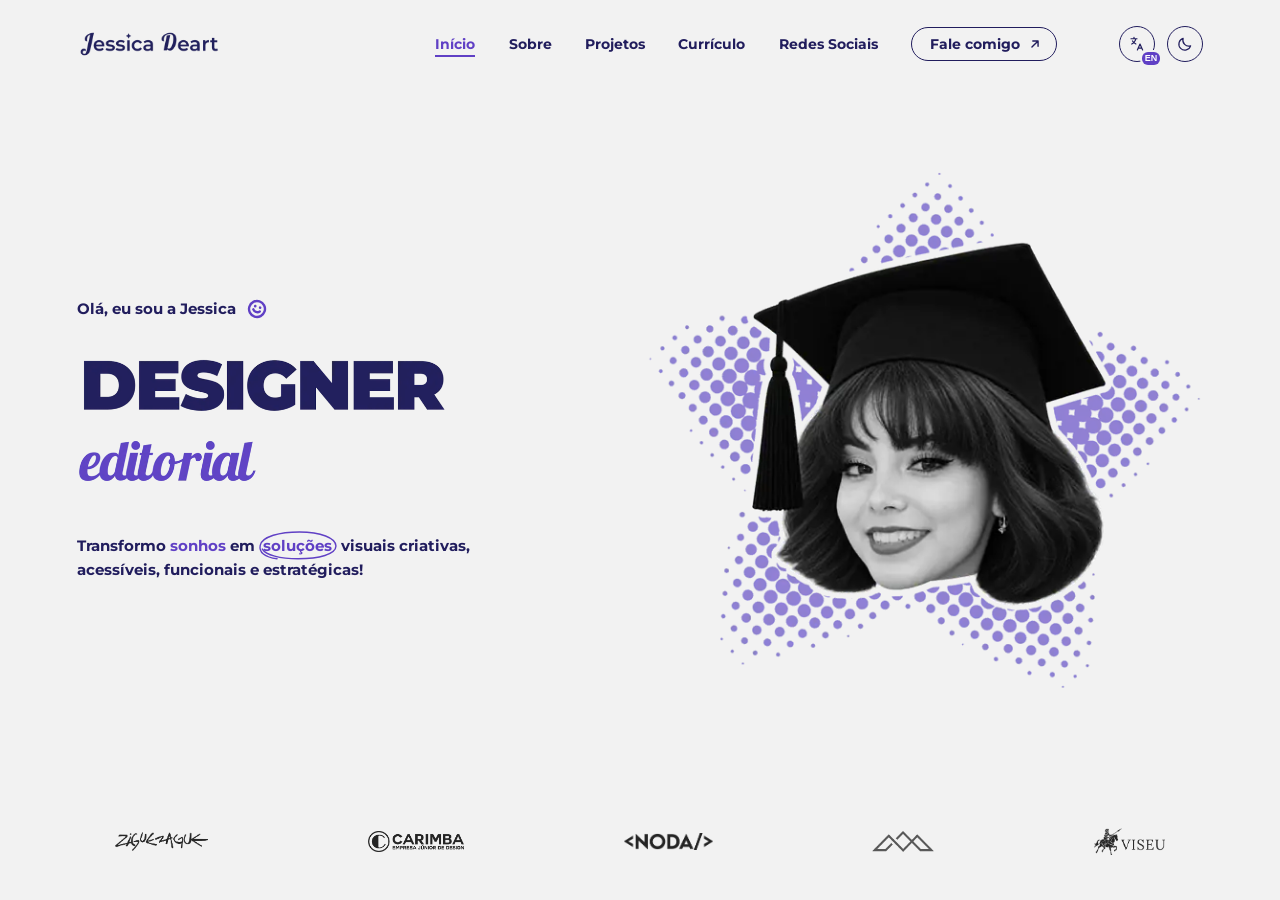
==== commit 088a897c: "Currículo: mesma margem das outras páginas" ====
--- a/index.html
+++ b/index.html
@@ -7,7 +7,7 @@
   <link rel="preconnect" href="https://fonts.googleapis.com">
   <link rel="preconnect" href="https://fonts.gstatic.com" crossorigin>
   <link href="https://fonts.googleapis.com/css2?family=Lobster&family=Montserrat:wght@500;600;700;800;900&display=swap" rel="stylesheet">
-  <link rel="stylesheet" href="style.css?v=22">
+  <link rel="stylesheet" href="style.css?v=27">
 </head>
 <body>
 
--- a/style.css
+++ b/style.css
@@ -426,9 +426,9 @@
 .pagina.aberta .sobre-hero { animation: subir .8s var(--ease) .3s both; }
 
 /* ---------- Currículo (página com rolagem) ---------- */
-.cv { max-width: 1200px; margin: 0 auto; }
+.cv { max-width: 1680px; margin: 0 auto; }  /* mesma largura do Sobre e Projetos: alinha com o logo */
 .cv-titulo { outline: none; margin-bottom: clamp(16px, 3vh, 28px); }
-.cv-titulo img { width: min(100%, clamp(280px, 30vw, 520px)); height: auto; margin-left: -4px; }
+.cv-titulo img { width: min(100%, clamp(240px, 20vw, 360px)); height: auto; margin-left: -4px; }
 .cv-id { display: flex; justify-content: space-between; align-items: flex-end; gap: 24px; flex-wrap: wrap; }
 .cv-nome { font-size: clamp(20px, 2vw, 26px); font-weight: 800; }
 .cv-cargo { font-size: 14px; font-weight: 700; color: var(--texto); margin-top: 4px; }
@@ -708,9 +708,10 @@
 .redes-miolo { justify-content: center; max-width: none; }
 .redes {
   display: grid;
-  grid-template-columns: 1fr 1fr;
-  align-items: center;
-  gap: clamp(32px, 6vw, 96px);
+  grid-template-columns: minmax(0, 560px) minmax(0, 460px);
+  justify-content: center;   /* título e botões centralizados na tela */
+  align-items: center;
+  gap: clamp(40px, 7vw, 120px);
   animation: subir .8s var(--ease) .3s both;
 }
 .pagina:not(.aberta) .redes { animation: none; }
@@ -980,11 +981,11 @@
   .servicos { padding-top: 56px; padding-bottom: 24px; }
   .servicos-lista { grid-template-columns: 1fr; gap: 12px; }
   .redes-miolo { justify-content: flex-start; overflow-y: auto; }
-  .redes { grid-template-columns: 1fr; gap: 28px; }
+  .redes { grid-template-columns: 1fr; gap: 28px; margin-block: auto; }  /* centraliza na vertical; se não couber, começa do topo */
   .redes-titulo img { width: min(100%, 300px); }
   .redes-titulo .so-desktop { display: none; }
   .redes-titulo .so-mobile { display: block; }
-  .redes-lista { gap: 14px; width: 100%; }
+  .redes-lista { gap: 22px; width: 100%; }
   .redes-lista a { font-size: 15px; min-height: 54px; }
   .contato-titulo img { width: min(100%, 340px); }
   .copiar { display: inline-flex; flex-direction: column; align-items: center; margin-top: 24px; gap: 10px; }
